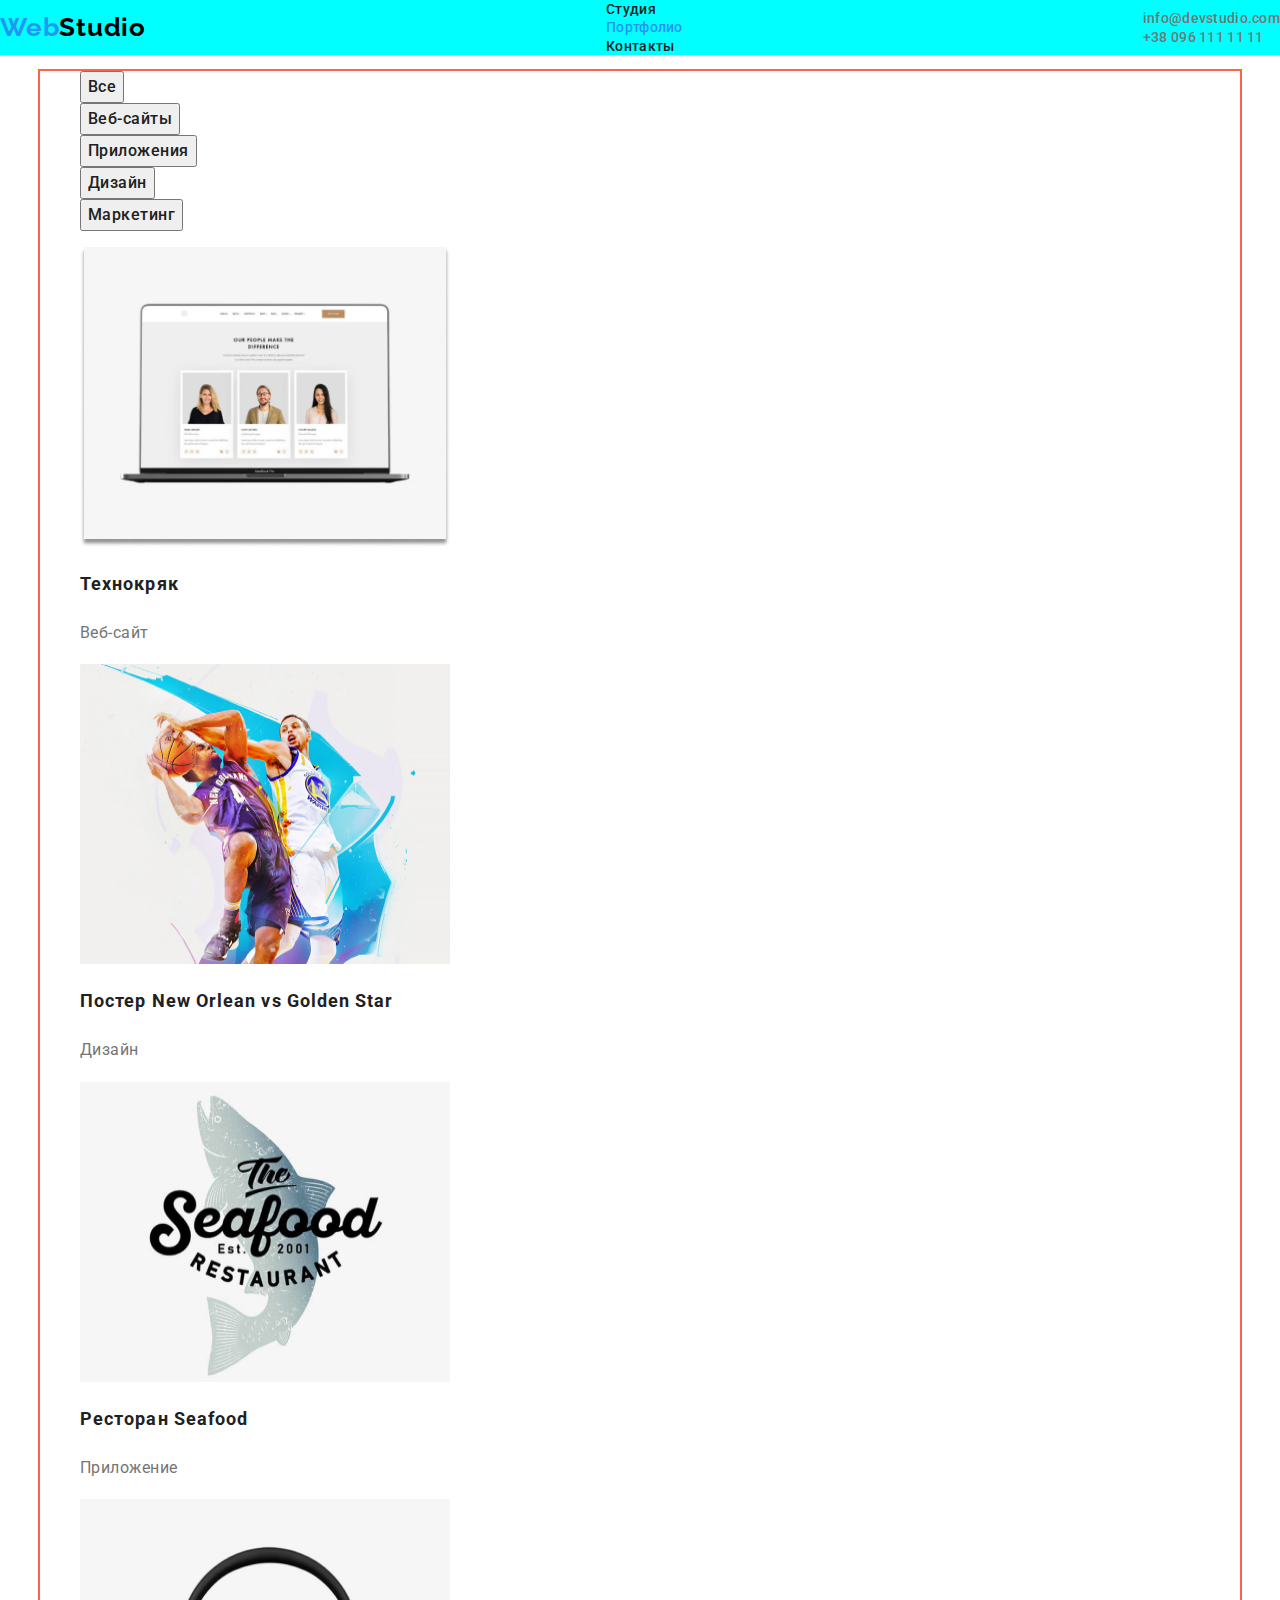
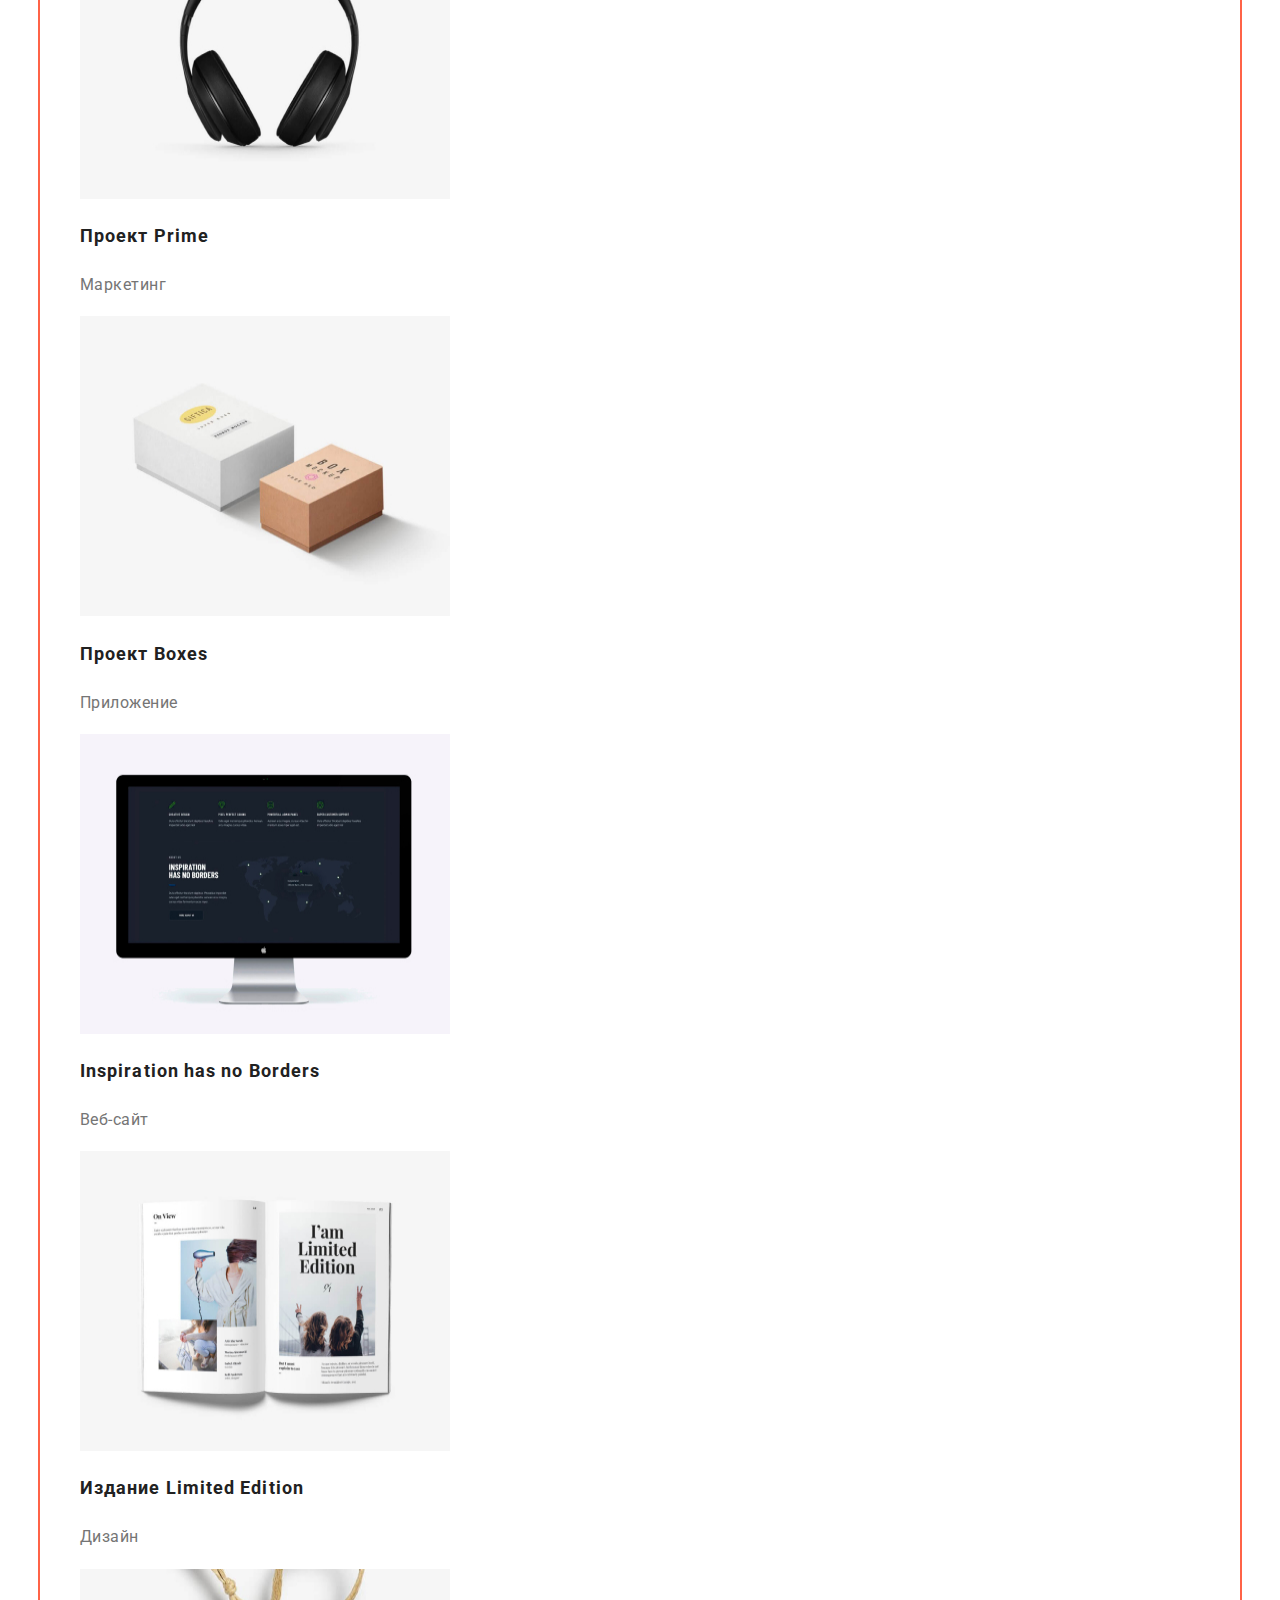
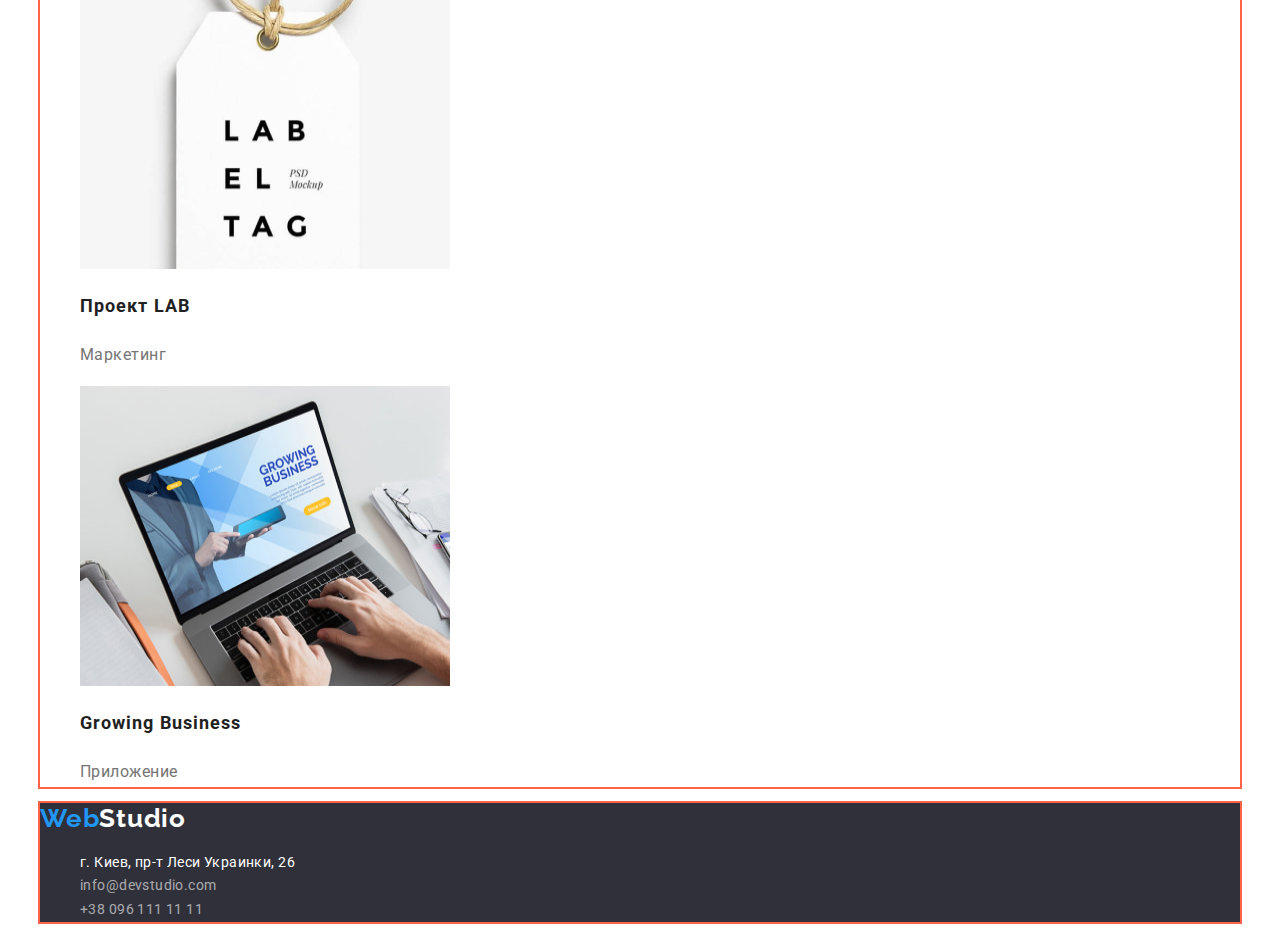
==== portfolio.html @ 1b5e6b55 "edit" ====
<!DOCTYPE html>
<html lang="ru">
<head>
    <meta charset="UTF-8">
    <meta http-equiv="X-UA-Compatible" content="IE=edge">
    <meta name="viewport" content="width=device-width, initial-scale=1.0">
    <title>Портфолио</title>
    <link href="https://fonts.googleapis.com/css2?family=Raleway:wght@700&family=Roboto:wght@400;500;700;900&display=swap" 
    rel="stylesheet">
    <link rel="stylesheet" href="https://cdnjs.cloudflare.com/ajax/libs/modern-normalize/1.1.0/modern-normalize.min.css">
    <link rel="stylesheet" href="./css/styles.css">
</head>
<body>
    <!-- навигация -->
    <header class="header">
        <a href="#" class="logo"><span class="logo-web">Web</span>Studio</a>
        <nav>
            <ul class="nav-items">
                <li><a class="nav-items-link" href="index.html" >Студия</a></li>
                <li><a class="nav-items-link current" href="portfolio.html" >Портфолио</a></li>
                <li><a class="nav-items-link" href="#" >Контакты</a></li>
            </ul>
        </nav>
        <ul class="author">
            <li><a class="author-link" href="mailto:info@devstudio.com">info@devstudio.com</a></li>
            <li><a class="author-link" href="tel:+380961111111">+38 096 111 11 11</a></li>
        </ul>
    </header>
    <main>
        <!-- Кнопки фильтра -->
    <div class="container">
        <section>
            <h1 hidden>Фильтр</h1>
            <ul class="button-items">
                <li><button type="button" class="button-filtr">Все</button></li>
                <li><button type="button" class="button-filtr">Веб-сайты</button></li>
                <li><button type="button" class="button-filtr">Приложения</button></li>
                <li><button type="button" class="button-filtr">Дизайн</button></li>
                <li><button type="button" class="button-filtr">Маркетинг</button></li>
            </ul>

    <!-- Секция Портфолио -->
            <ul class="gallery">
                <li class="gallery-item">
                    <img src="./images/portfolio/imgp1.jpg" alt="Экран ноутбука" 
                    width="370" 
                    height="300">
                    <h2 class="gallery-title">Технокряк</h2> 
                    <p class="gallery-text">Веб-сайт</p>
                </li>
                <li class="gallery-item">
                    <img src="./images/portfolio/imgp2.jpg" alt="Баскетболисты" 
                    width="370" 
                    height="300">
                    <h2 class="gallery-title">Постер New Orlean vs Golden Star</h2> 
                    <p class="gallery-text">Дизайн</p>
                </li>
                <li class="gallery-item">
                    <img src="./images/portfolio/imgp3.jpg" alt="Логотип ресторана Seafood" 
                    width="370" 
                    height="300">
                    <h2 class="gallery-title">Ресторан Seafood</h2> 
                    <p class="gallery-text">Приложение</p>
                </li>
                <li class="gallery-item">
                    <img src="./images/portfolio/imgp4.jpg" alt="Безпроводные наушники"
                    
                    width="370" 
                    height="300">
                    <h2 class="gallery-title">Проект Prime</h2> 
                    <p class="gallery-text">Маркетинг</p>
                </li>
                <li class="gallery-item">
                    <img src="./images/portfolio/imgp5.jpg" alt="Две коробки" 
                    width="370" 
                    height="300">
                    <h2 class="gallery-title">Проект Boxes</h2> 
                    <p class="gallery-text">Приложение</p>
                </li>
                <li class="gallery-item">
                    <img src="./images/portfolio/imgp6.jpg" alt="Екран компьютера"
                    width="370"
                    height="300">
                    <h2 class="gallery-title">Inspiration has no Borders</h2> 
                    <p class="gallery-text">Веб-сайт</p>
                </li>
                <li class="gallery-item">
                    <img src="./images/portfolio/imgp7.jpg" alt="Развернутая книга" 
                    width="370" 
                    height="300">
                    <h2 class="gallery-title">Издание Limited Edition</h2> 
                    <p class="gallery-text">Дизайн</p>
                </li>
                <li class="gallery-item">
                    <img src="./images/portfolio/imgp8.jpg" alt="Бирка Labletag" 
                    width="370" 
                    height="300">
                    <h2 class="gallery-title">Проект LAB</h2> 
                    <p class="gallery-text">Маркетинг</p>
                </li>
                <li class="gallery-item">
                    <img src="./images/portfolio/imgp9.jpg" alt="Открытый Ноутбук" 
                    width="370" 
                    height="300">
                    <h2 class="gallery-title">Growing Business</h2> 
                    <p class="gallery-text">Приложение</p>
                </li>
            </ul>
        </section>
    </div>
    </main>
    <!-- Подвал, футер -->
<div class="container">
        <footer class="footer">
        <a class="logo-foot" 
        href="#" 
        target="_blank" 
        rel="noopener noreferrer">
        <span class="logo-web">Web</span>Studio</a>
        <address>
            <ul class="footer-list">
                <li><a class="link-map" 
                    href="https://goo.gl/maps/UUaV6C99xNGQSZhZA" 
                    target="_blank" 
                    rel="noopener noreferrer">г. Киев, пр-т Леси Украинки, 26</a></li>
                <li><a class="contacts" href="mailto:info@devstudio.com">info@devstudio.com</a></li>
                <li><a class="contacts" href="tel:+380961111111">+38 096 111 11 11</a></li>
            </ul>        
        </address>      
    </footer>
</div>
</body>
</html>
---- css/styles.css ----
:root {
  --acsent-color: #2196f3;
  --title-color: #212121;
  --link-color: #212121;
  --text-color: #757575;
  --button-background: #2196f3;
  --button-filtr-color: #212121;
  --team-background: #F5F4FA;
  --footer-background: #2f303a;

}
body {
  background-color: #ffffff;
  color: #757575;
  font-family: 'Roboto', sans-serif;
  margin: 0;
}
.container{
  width: 1200px;
  margin-left: auto;
  margin-right: auto;
  outline: 2px solid tomato;
}
.header{
  display: flex;
  align-items: center;
  justify-content: space-between;
  background-color: aqua;
}
/* Цвет логотипа */
.logo {
  color: #000000;
  font-family: 'Raleway';
  font-weight: 700;
  font-size: 26px;
  line-height: 1.2;
  letter-spacing: 0.03em;
  text-decoration: none;
  padding: 0;

}
.logo:hover,
.logo:focus {
  color: var(--acsent-color);
}
.logo-web{
  color: var(--acsent-color);
}
/* Навигация  */
.nav-items {
  list-style: none;
  padding: 0;
  margin: 0;  
}
.nav-items-link,
.author-link{
  font-weight: 500;
  font-size: 14px;
  line-height: 1.1;
  letter-spacing: 0.02em;
  color: var(--link-color);
  text-decoration: none;
}
.nav-items-link:hover,
.nav-items-link:focus,
.author-link:hover,
.author-link:focus{
  color: var(--acsent-color);
}
/* Эффект текущей страницы */
.nav-items .current{
  color: var(--acsent-color);
}
.author{
  list-style: none;
  padding: 0;
  margin: 0;
}
.author-link{
  color: #757575;
}
/* Блок решения 
с кнопкой заказать услугу   */
.order-type {
  background-color: #2f303a;
}

.order-title {
  font-weight: 900;
  font-size: 44px;
  line-height: 1.36;
  text-align: center;
  letter-spacing: 0.06em;
  text-transform: uppercase;
  color: #ffffff;
  background-color: #2f303a;

}
/* Кнопка Заказать услугу */
.button-order {
  font-family: inherit;
  font-weight: 700;
  font-size: 16px;
  line-height: 1.88;
  align-items: center;
  letter-spacing: 0.06em;
  border-radius: 4px;
  width: 200px;
  height: 50px;
  color: #ffffff;
  background-color: var(--button-background);
  cursor: pointer;

}

.button-order:hover,
.button-order:focus {
  background-color: #188CE8;
}
/* Properties - Особенности */
.properties{
  list-style: none;
}
.properties-title{
  font-weight: 700;
  font-size: 14px;
  line-height: 1.1;
  letter-spacing: 0.03em;
  text-transform: uppercase;
  color: var(--link-color);
}
.properties-text{
  font-size: 14px;
  line-height: 1.71;
  letter-spacing: 0.03em;
  color: var(--text-color);

}
/* Чем мы занимаемся */
.work-title,
.our-team-title{
  font-weight: 700;
  font-size: 36px;
  line-height: 1.17;
  text-align: center;
  letter-spacing: 0.03em;
  color: var(--title-color);
}
.work-items{
  list-style: none;
}

/* Наша команда */
.our-team{
  background-color: var(--team-background);
}
.our-team-items{
  list-style: none;
}
.our-team-name{
  font-weight: 500;
  font-size: 16px;
  line-height: 1.2;
  /* text-align: center; */
  letter-spacing: 0.03em;
  color: var(--title-color);
}
.our-team-post{
  font-size: 16px;
  line-height: 1.2;
  /* text-align: center; */
  letter-spacing: 0.03em;
  color: var(--text-color);
}
/* Галерея */
/* Список без маркеров */
.gallery {
  list-style: none;
}
.gallery-title {
  font-weight: 700;
  font-size: 18px;
  line-height: 2;
  letter-spacing: 0.06em;
  color: var(--title-color);
}
.gallery-text {
  font-size: 16px;
  line-height: 1.88;
  letter-spacing: 0.03em;
  color: var(--text-color);
}

/* Кнопки фильтра */
.button-items {
  list-style: none;
}
.button-filtr {
  font-family: inherit;
  font-weight: 500;
  font-size: 16px;
  line-height: 1.62;
  text-align: center;
  letter-spacing: 0.03em;
  color: var(--button-filtr-color);
  cursor: pointer;
}
.button-filtr:hover,
.button-filtr:focus {
  background-color: var(--button-background);
  color: #ffffff;
}
/* Footer */
.footer {
  background-color: var(--footer-background);
  
}
.logo-foot {
  color: #ffffff;
  font-family: 'Raleway';
  font-weight: 700;
  font-size: 26px;
  line-height: 1.2;
  letter-spacing: 0.03em;
  text-decoration: none;
}
.logo-foot:hover,
.logo-foot:focus{
  color: var(--acsent-color);
}
.footer-list{
  list-style: none;
}
/* Адрес - карта */
.link-map,
.contacts {
  font-style: normal;
  font-size: 14px;
  line-height: 1.71;
  letter-spacing: 0.03em;
  color: #ffffff;
  text-decoration: none;
}

.contacts {
  color: #ffffff99;

}
.link-map:hover,
.link-map:focus,
.contacts:hover,
.contacts:focus{
  color: var(--acsent-color);
}
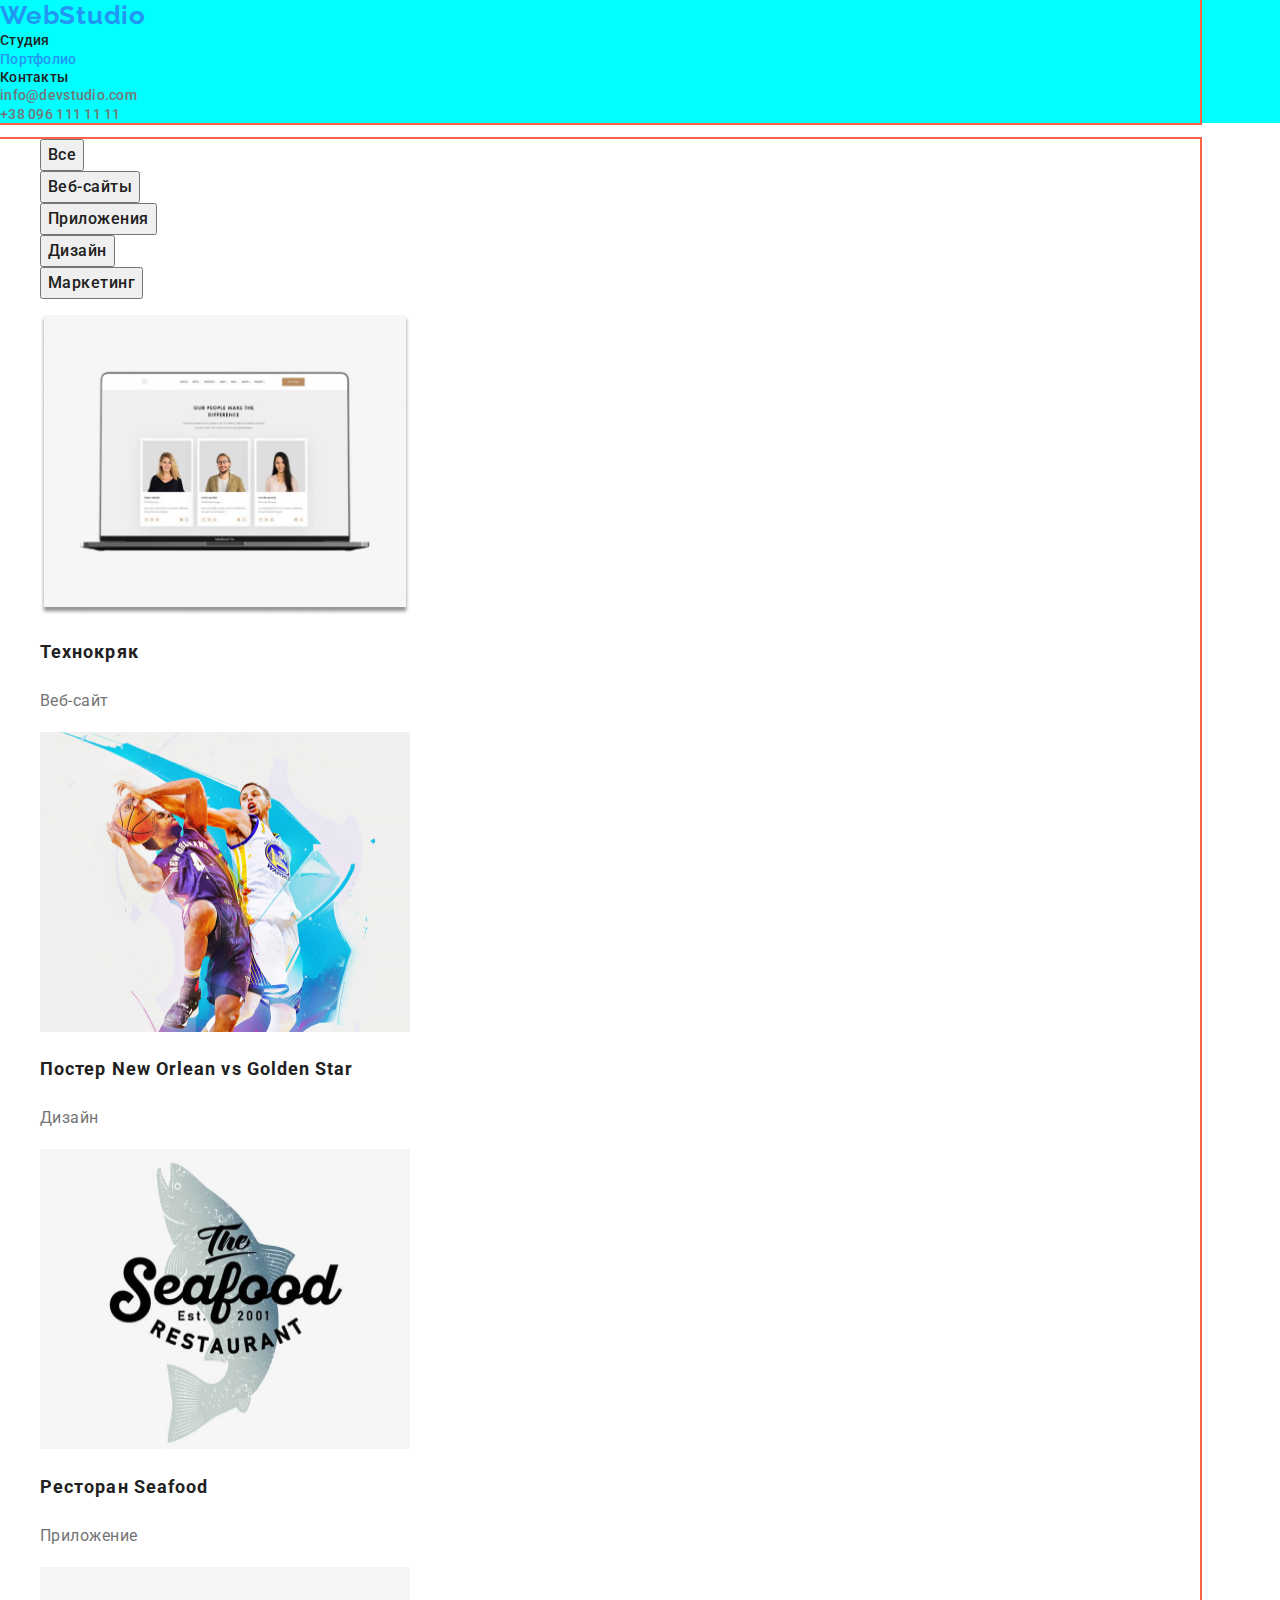
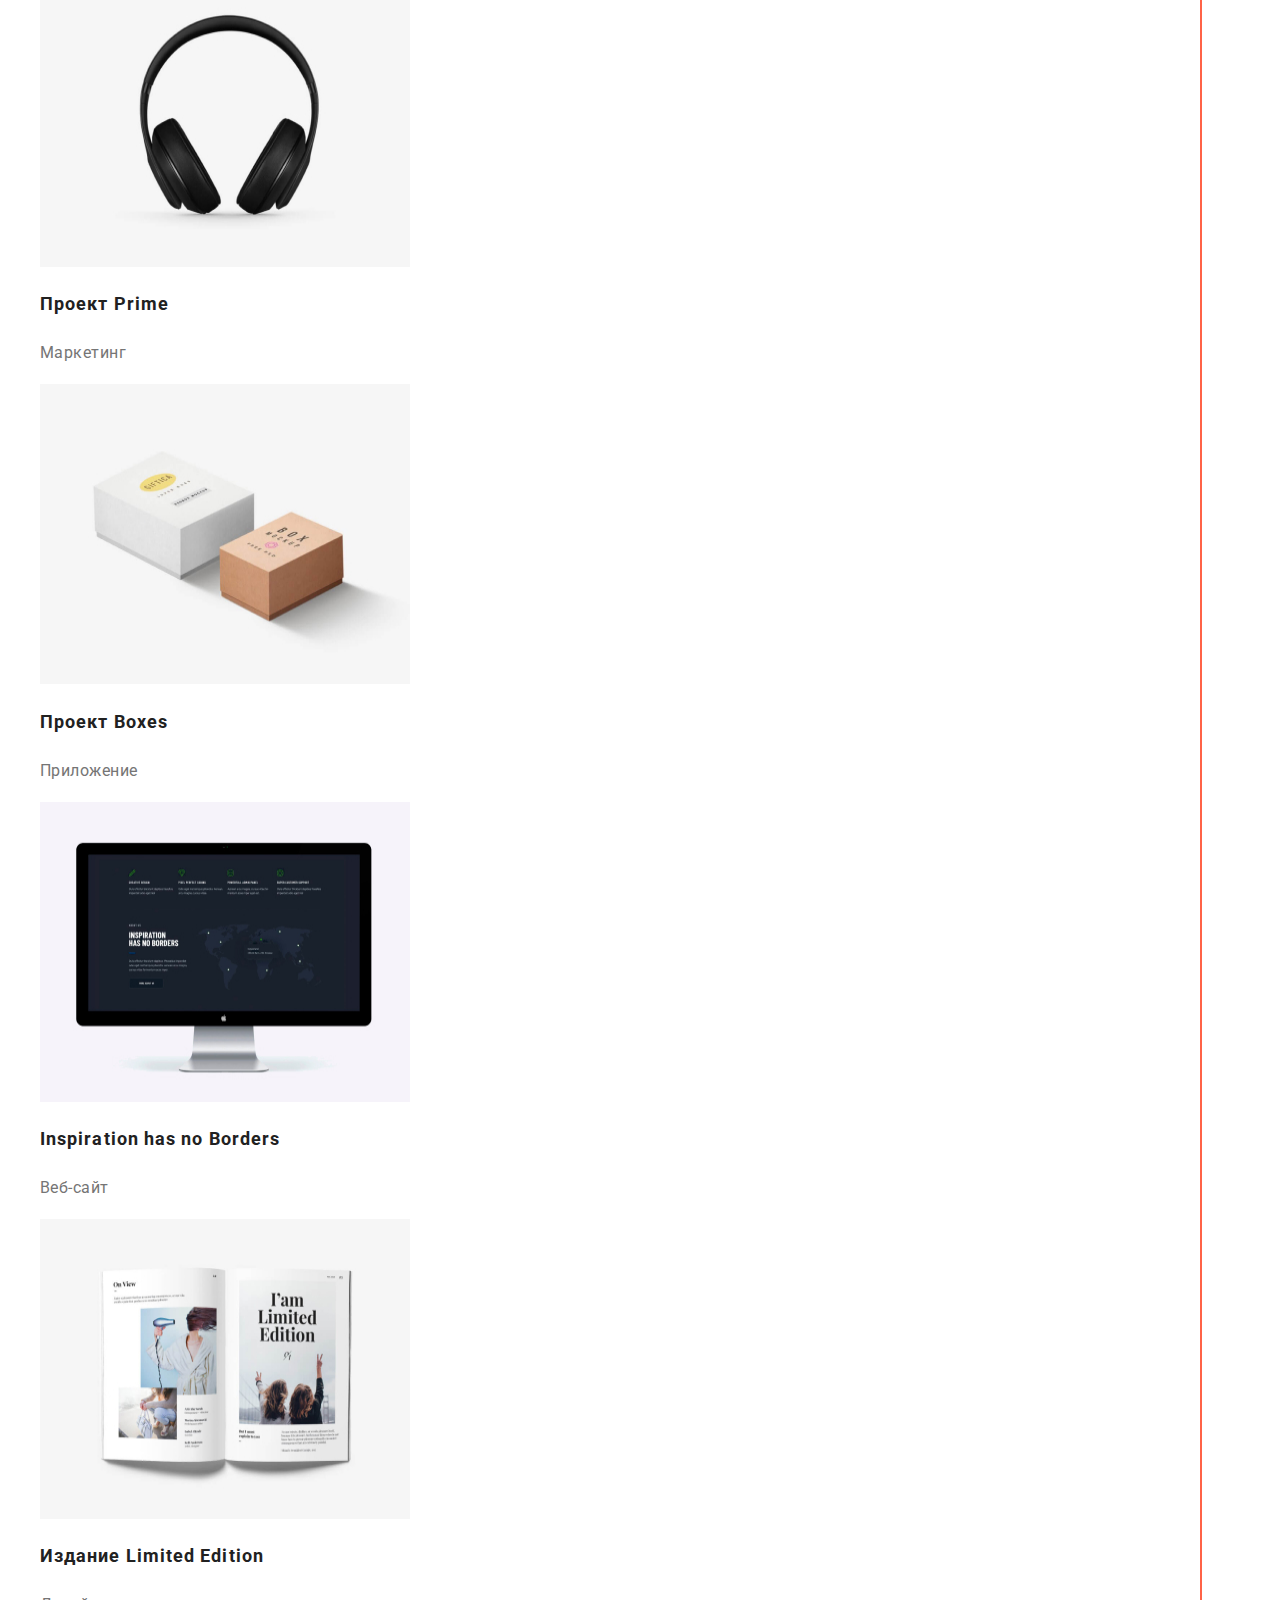
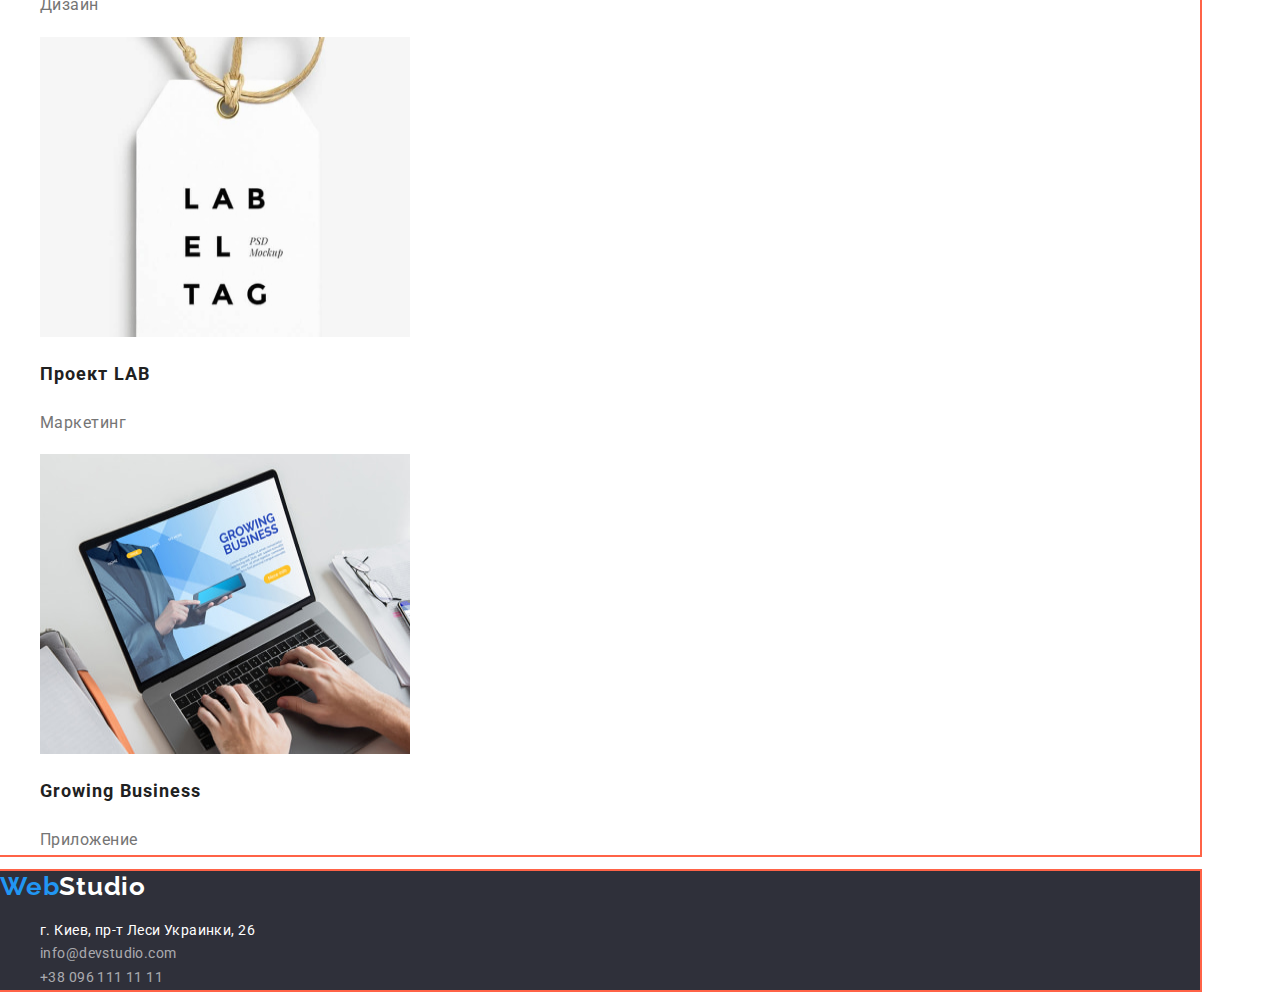
==== commit 373c45b1: "edit" ====
--- a/portfolio.html
+++ b/portfolio.html
@@ -13,7 +13,8 @@
 <body>
     <!-- навигация -->
     <header class="header">
-        <a href="#" class="logo"><span class="logo-web">Web</span>Studio</a>
+        <div class="container">
+            <a href="#" class="logo"><span class="logo-web">Web</span>Studio</a>
         <nav>
             <ul class="nav-items">
                 <li><a class="nav-items-link" href="index.html" >Студия</a></li>
@@ -25,7 +26,9 @@
             <li><a class="author-link" href="mailto:info@devstudio.com">info@devstudio.com</a></li>
             <li><a class="author-link" href="tel:+380961111111">+38 096 111 11 11</a></li>
         </ul>
+    </div>
     </header>
+    
     <main>
         <!-- Кнопки фильтра -->
     <div class="container">
--- a/css/styles.css
+++ b/css/styles.css
@@ -20,6 +20,10 @@
   margin-left: auto;
   margin-right: auto;
   outline: 2px solid tomato;
+  margin: 0;
+}
+.section{
+  margin-top: 94px;
 }
 .header{
   display: flex;
@@ -83,17 +87,19 @@
 с кнопкой заказать услугу   */
 .order-type {
   background-color: #2f303a;
+  text-align: center;
 }
 
 .order-title {
   font-weight: 900;
   font-size: 44px;
   line-height: 1.36;
-  text-align: center;
   letter-spacing: 0.06em;
   text-transform: uppercase;
   color: #ffffff;
   background-color: #2f303a;
+  padding: 0;
+  margin: 0;
 
 }
 /* Кнопка Заказать услугу */
@@ -102,7 +108,6 @@
   font-weight: 700;
   font-size: 16px;
   line-height: 1.88;
-  align-items: center;
   letter-spacing: 0.06em;
   border-radius: 4px;
   width: 200px;
@@ -110,6 +115,7 @@
   color: #ffffff;
   background-color: var(--button-background);
   cursor: pointer;
+  margin-top: 30px;
 
 }
 
@@ -120,6 +126,8 @@
 /* Properties - Особенности */
 .properties{
   list-style: none;
+  padding: 0;
+  margin-top: 94px;
 }
 .properties-title{
   font-weight: 700;
@@ -128,12 +136,17 @@
   letter-spacing: 0.03em;
   text-transform: uppercase;
   color: var(--link-color);
+  margin: 0;
+
 }
 .properties-text{
   font-size: 14px;
   line-height: 1.71;
   letter-spacing: 0.03em;
   color: var(--text-color);
+  margin-bottom: 0px;
+  margin-top: 10px;
+
 
 }
 /* Чем мы занимаемся */
@@ -145,17 +158,27 @@
   text-align: center;
   letter-spacing: 0.03em;
   color: var(--title-color);
-}
+  margin: 0;
+  margin-bottom: 50px;
+}
+.our-team-title{
+  padding-top: 94px;
+}
+
 .work-items{
   list-style: none;
+  margin: 0;
+  padding: 0;
 }
 
 /* Наша команда */
 .our-team{
   background-color: var(--team-background);
+  margin-top: 94px;
 }
 .our-team-items{
   list-style: none;
+  padding: 0;
 }
 .our-team-name{
   font-weight: 500;
@@ -164,6 +187,8 @@
   /* text-align: center; */
   letter-spacing: 0.03em;
   color: var(--title-color);
+  margin: 0;
+
 }
 .our-team-post{
   font-size: 16px;
@@ -171,6 +196,8 @@
   /* text-align: center; */
   letter-spacing: 0.03em;
   color: var(--text-color);
+  margin: 0;
+
 }
 /* Галерея */
 /* Список без маркеров */
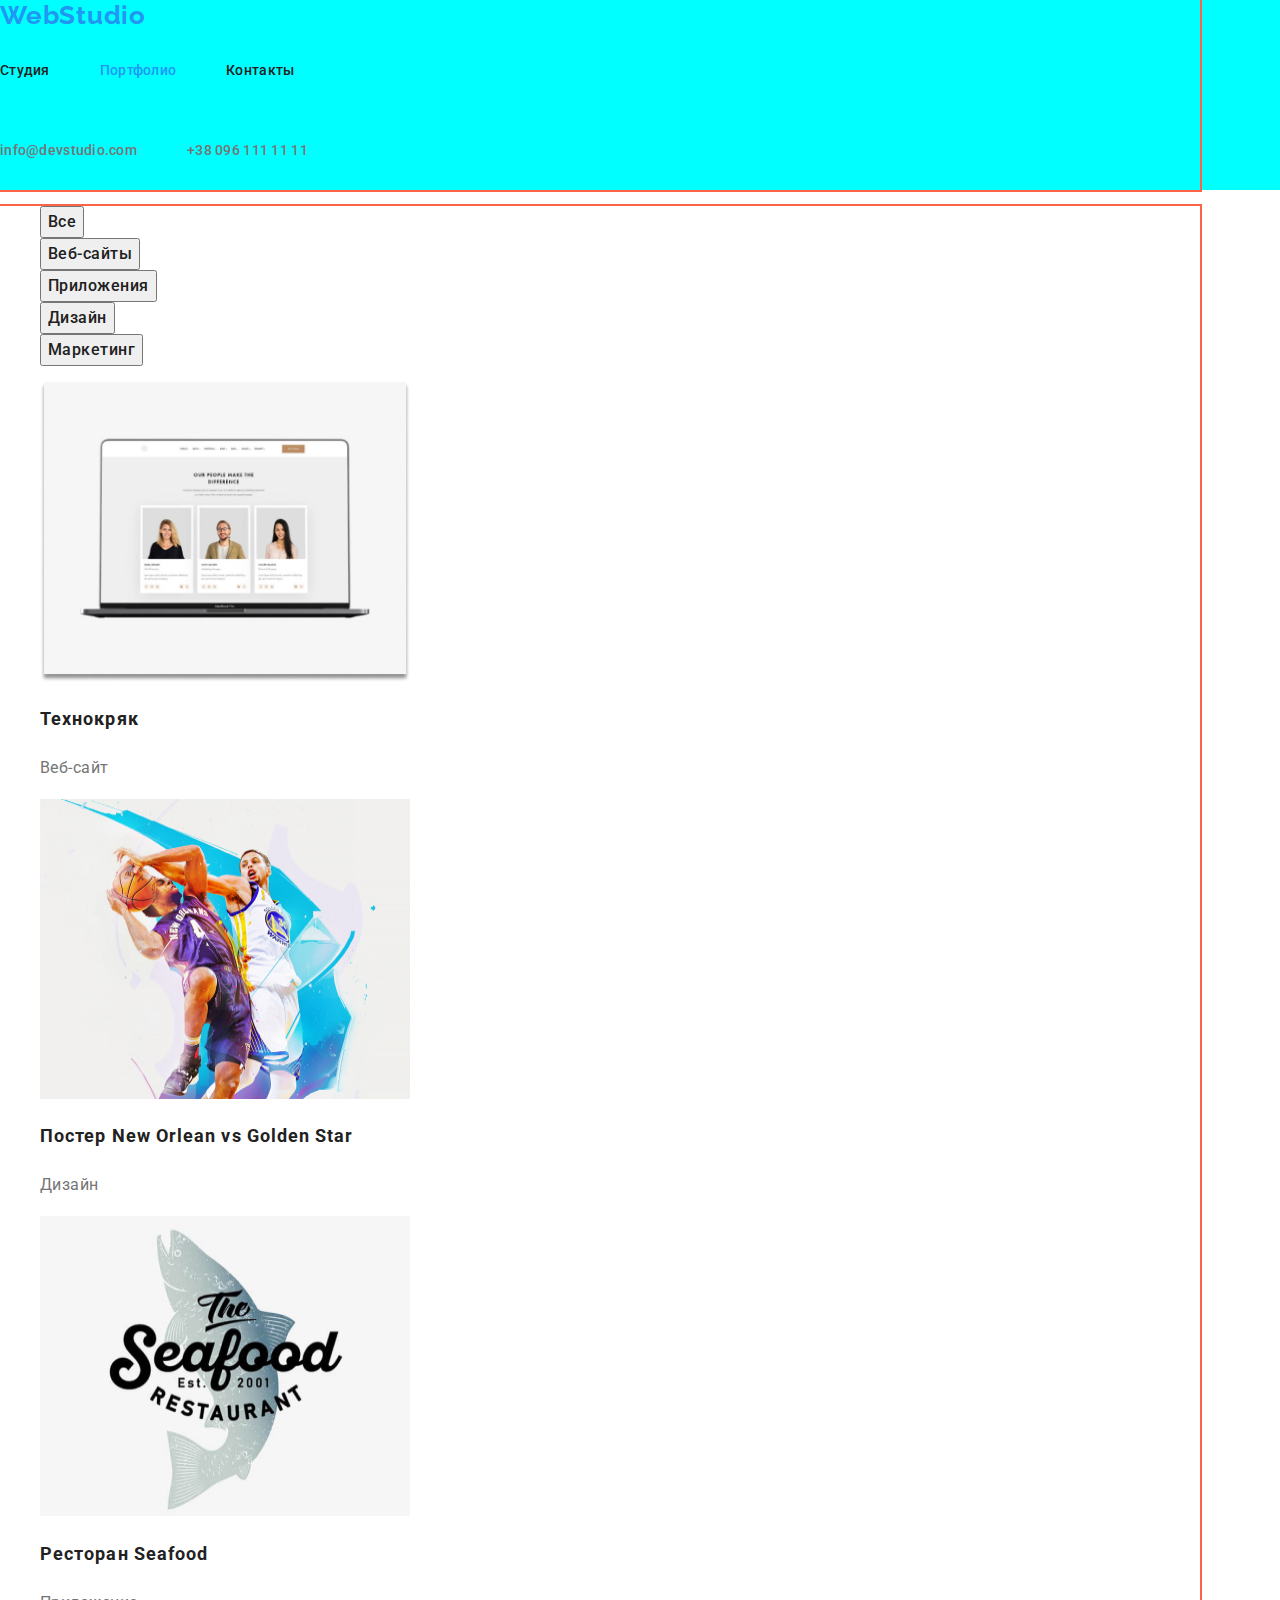
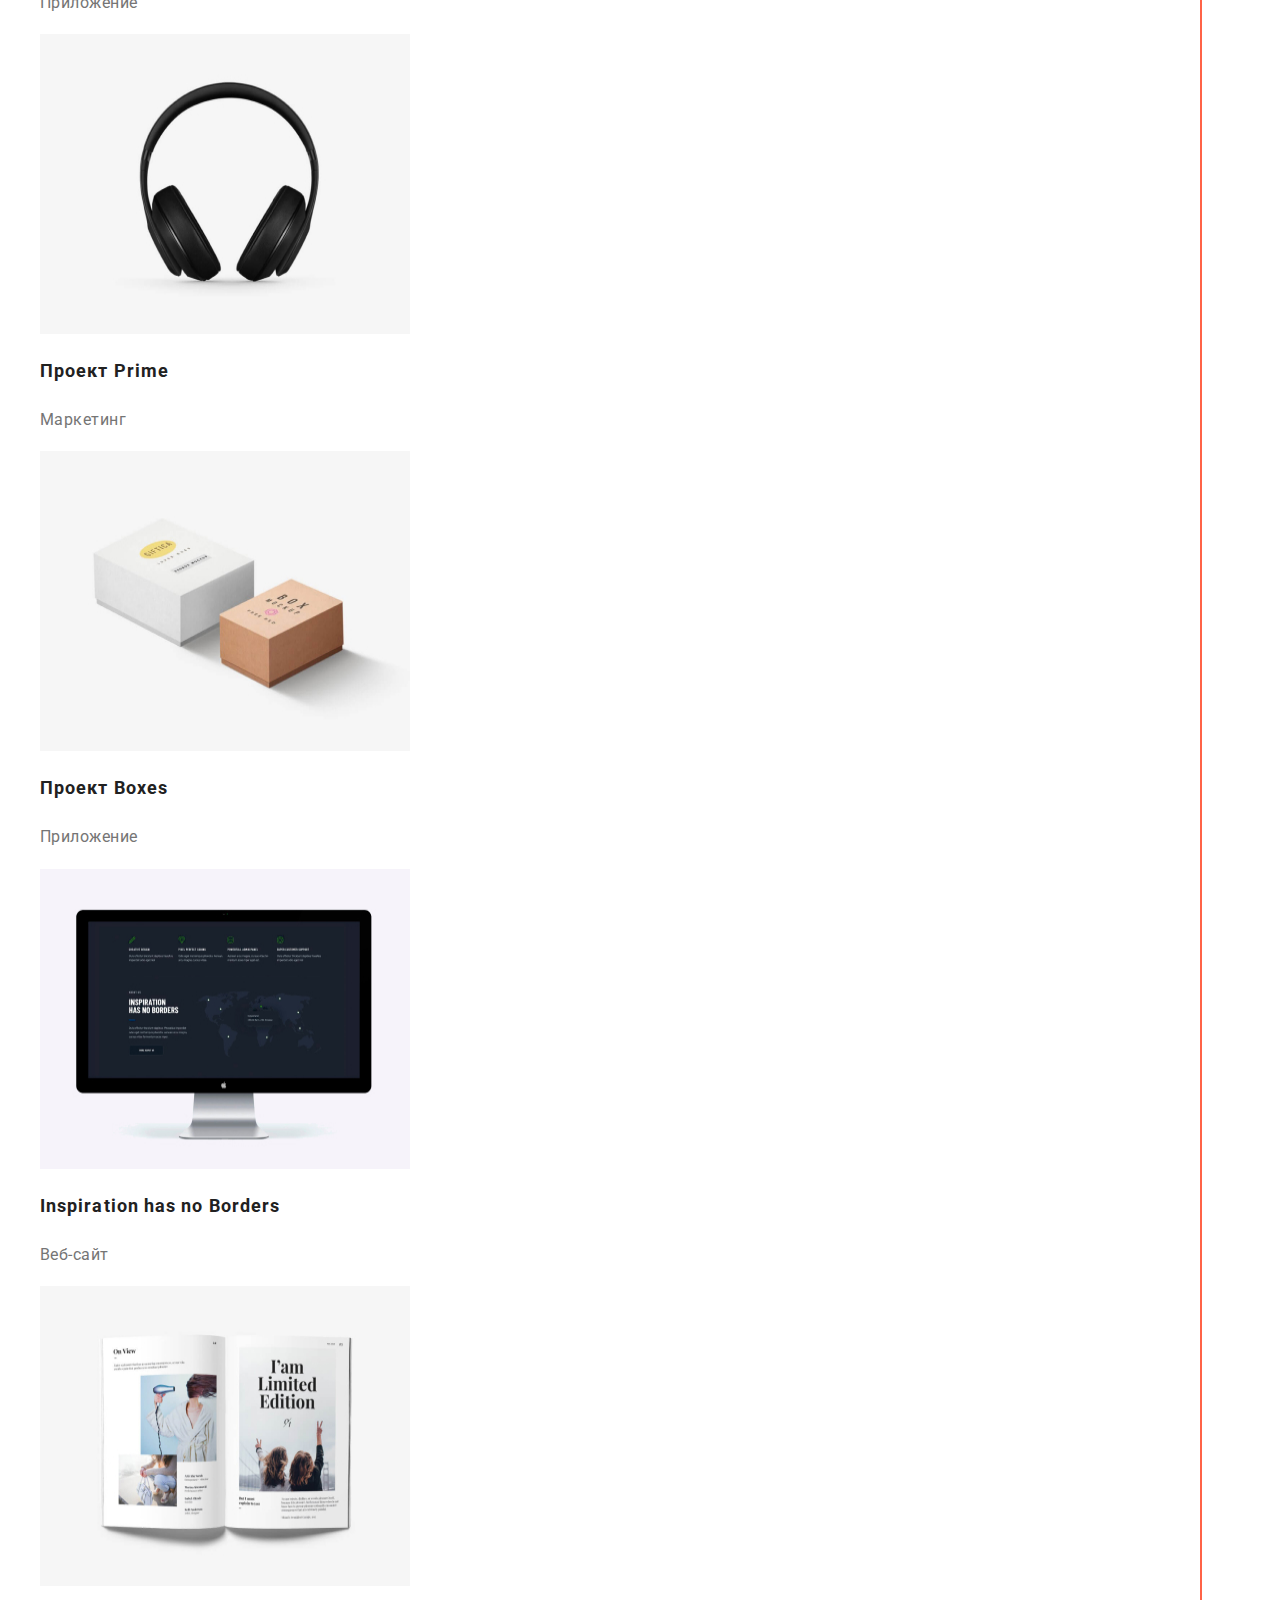
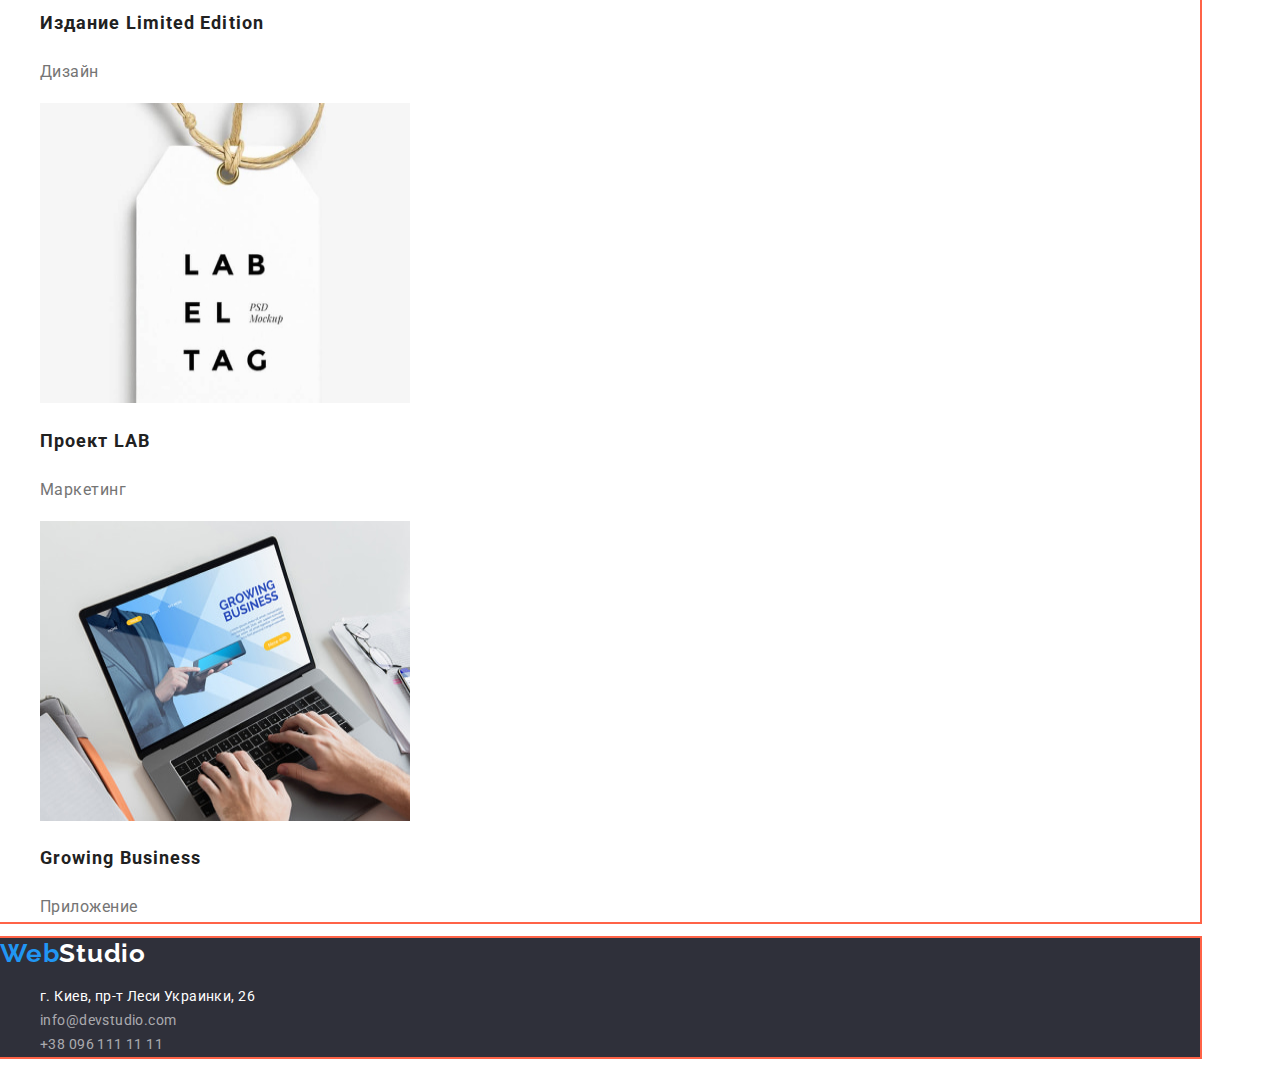
==== commit 24bf2130: "edit" ====
--- a/portfolio.html
+++ b/portfolio.html
@@ -17,18 +17,18 @@
             <a href="#" class="logo"><span class="logo-web">Web</span>Studio</a>
         <nav>
             <ul class="nav-items">
-                <li><a class="nav-items-link" href="index.html" >Студия</a></li>
-                <li><a class="nav-items-link current" href="portfolio.html" >Портфолио</a></li>
-                <li><a class="nav-items-link" href="#" >Контакты</a></li>
+                <li class="item"><a class="nav-items-link" href="index.html" >Студия</a></li>
+                <li class="item"><a class="nav-items-link current" href="portfolio.html" >Портфолио</a></li>
+                <li class="item"><a class="nav-items-link" href="#" >Контакты</a></li>
             </ul>
         </nav>
         <ul class="author">
-            <li><a class="author-link" href="mailto:info@devstudio.com">info@devstudio.com</a></li>
-            <li><a class="author-link" href="tel:+380961111111">+38 096 111 11 11</a></li>
+            <li class="item"><a class="author-link" href="mailto:info@devstudio.com">info@devstudio.com</a></li>
+            <li class="item"><a class="author-link" href="tel:+380961111111">+38 096 111 11 11</a></li>
         </ul>
     </div>
     </header>
-    
+
     <main>
         <!-- Кнопки фильтра -->
     <div class="container">
--- a/css/styles.css
+++ b/css/styles.css
@@ -54,8 +54,18 @@
 .nav-items {
   list-style: none;
   padding: 0;
-  margin: 0;  
-}
+  margin: 0;
+  display: flex;  
+
+}
+/* .nav-items .item{
+  background-color: rgb(180, 123, 123);
+} */
+
+.nav-items .item:not(:last-child){
+  margin-right: 50px;
+}
+
 .nav-items-link,
 .author-link{
   font-weight: 500;
@@ -64,6 +74,10 @@
   letter-spacing: 0.02em;
   color: var(--link-color);
   text-decoration: none;
+  display: block;
+  padding-top: 32px;
+  padding-bottom: 32px;
+
 }
 .nav-items-link:hover,
 .nav-items-link:focus,
@@ -79,9 +93,14 @@
   list-style: none;
   padding: 0;
   margin: 0;
+  display: flex;
 }
 .author-link{
   color: #757575;
+}
+.author .item + .item{
+  margin-left: 50px;
+  
 }
 /* Блок решения 
 с кнопкой заказать услугу   */
@@ -159,7 +178,7 @@
   letter-spacing: 0.03em;
   color: var(--title-color);
   margin: 0;
-  margin-bottom: 50px;
+  padding-bottom: 50px;
 }
 .our-team-title{
   padding-top: 94px;
@@ -179,6 +198,7 @@
 .our-team-items{
   list-style: none;
   padding: 0;
+  text-align: center;
 }
 .our-team-name{
   font-weight: 500;
@@ -187,6 +207,8 @@
   /* text-align: center; */
   letter-spacing: 0.03em;
   color: var(--title-color);
+  padding-top: 30px;
+  padding-bottom: 10px;
   margin: 0;
 
 }
@@ -197,6 +219,7 @@
   letter-spacing: 0.03em;
   color: var(--text-color);
   margin: 0;
+  padding-bottom: 30px;
 
 }
 /* Галерея */
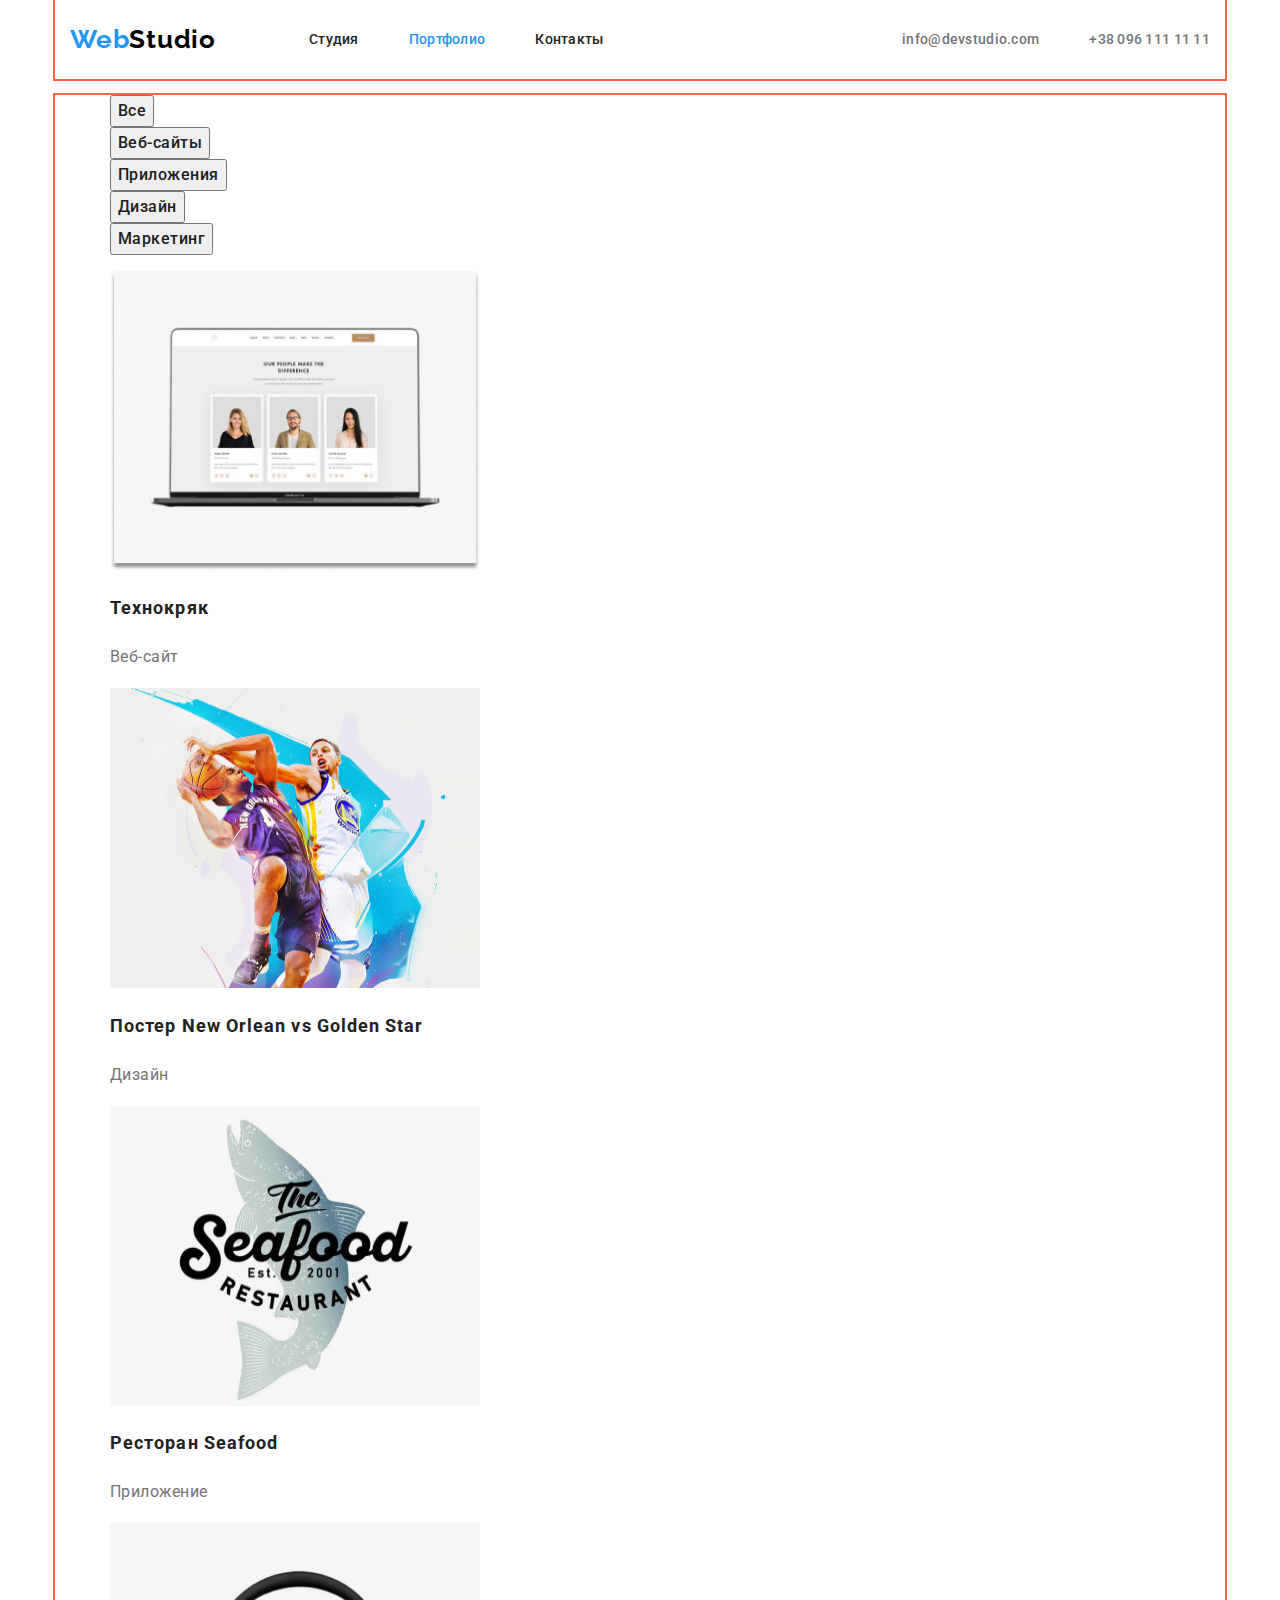
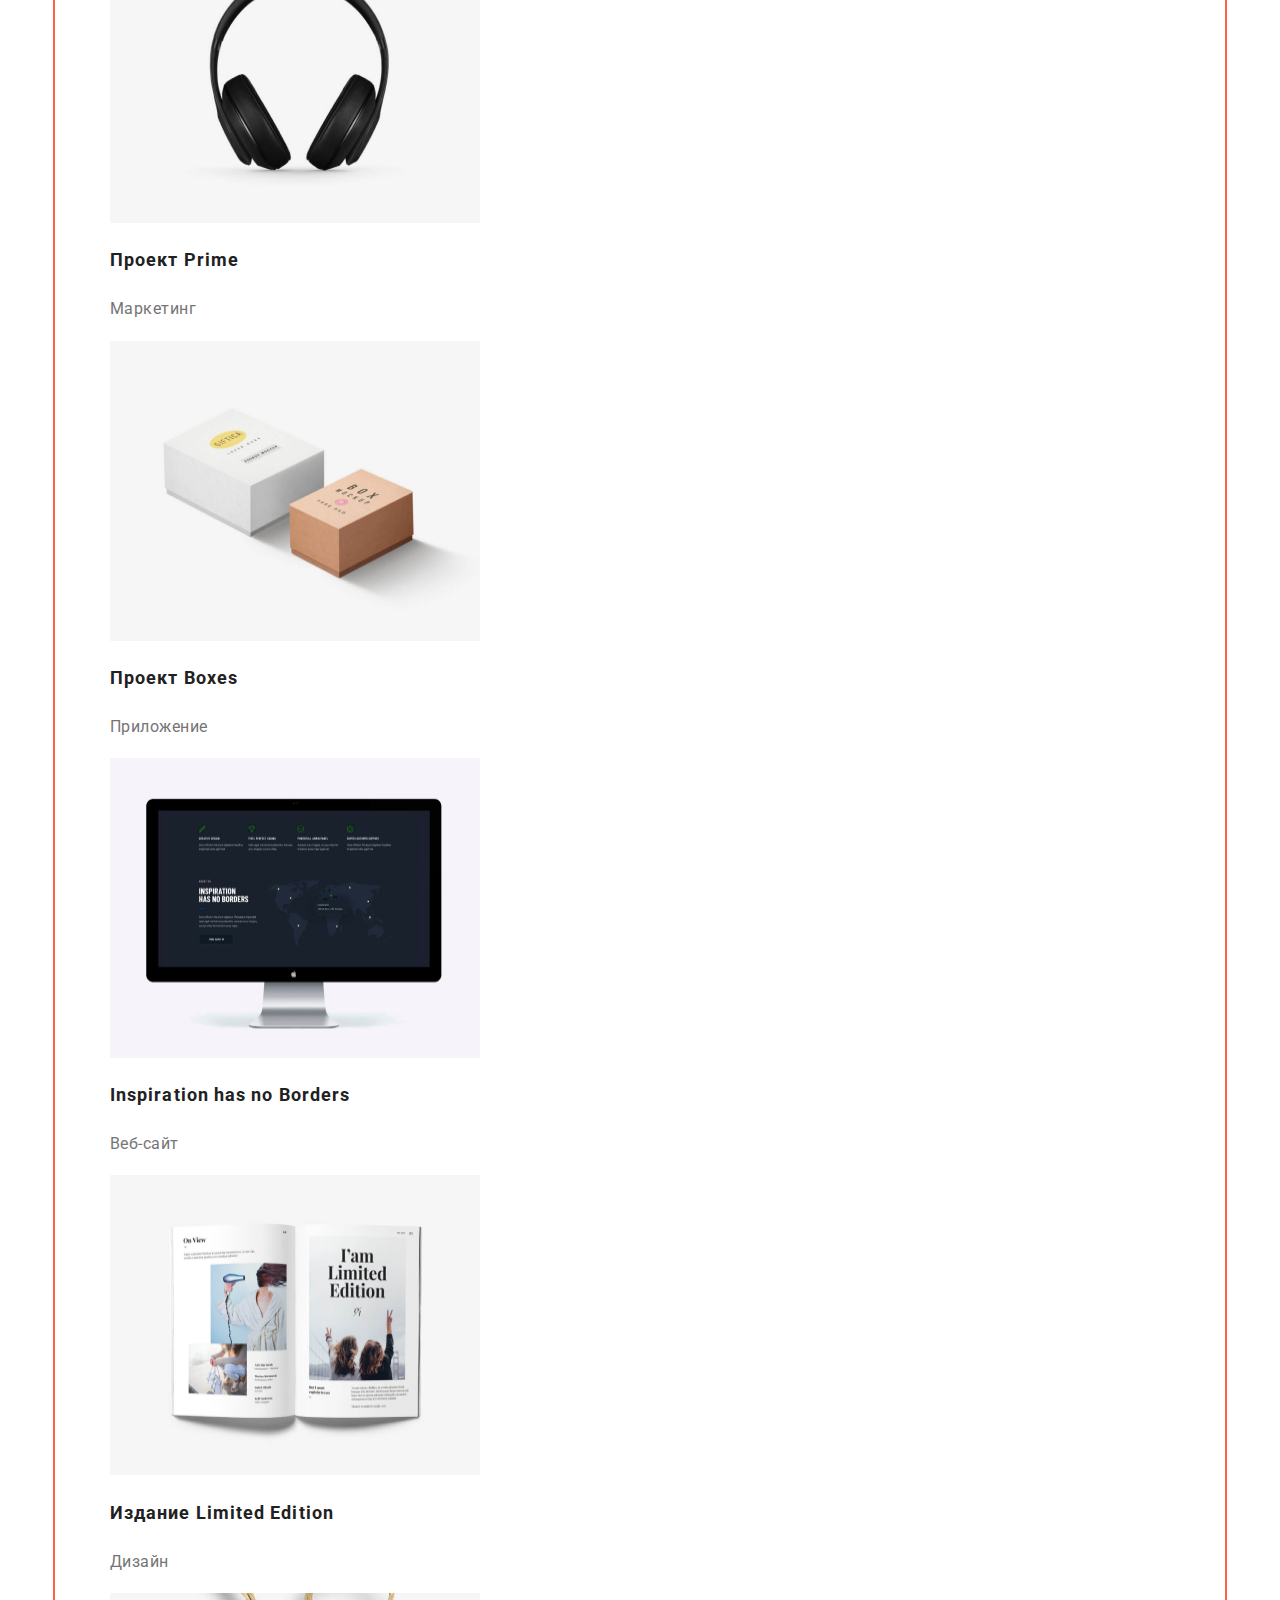
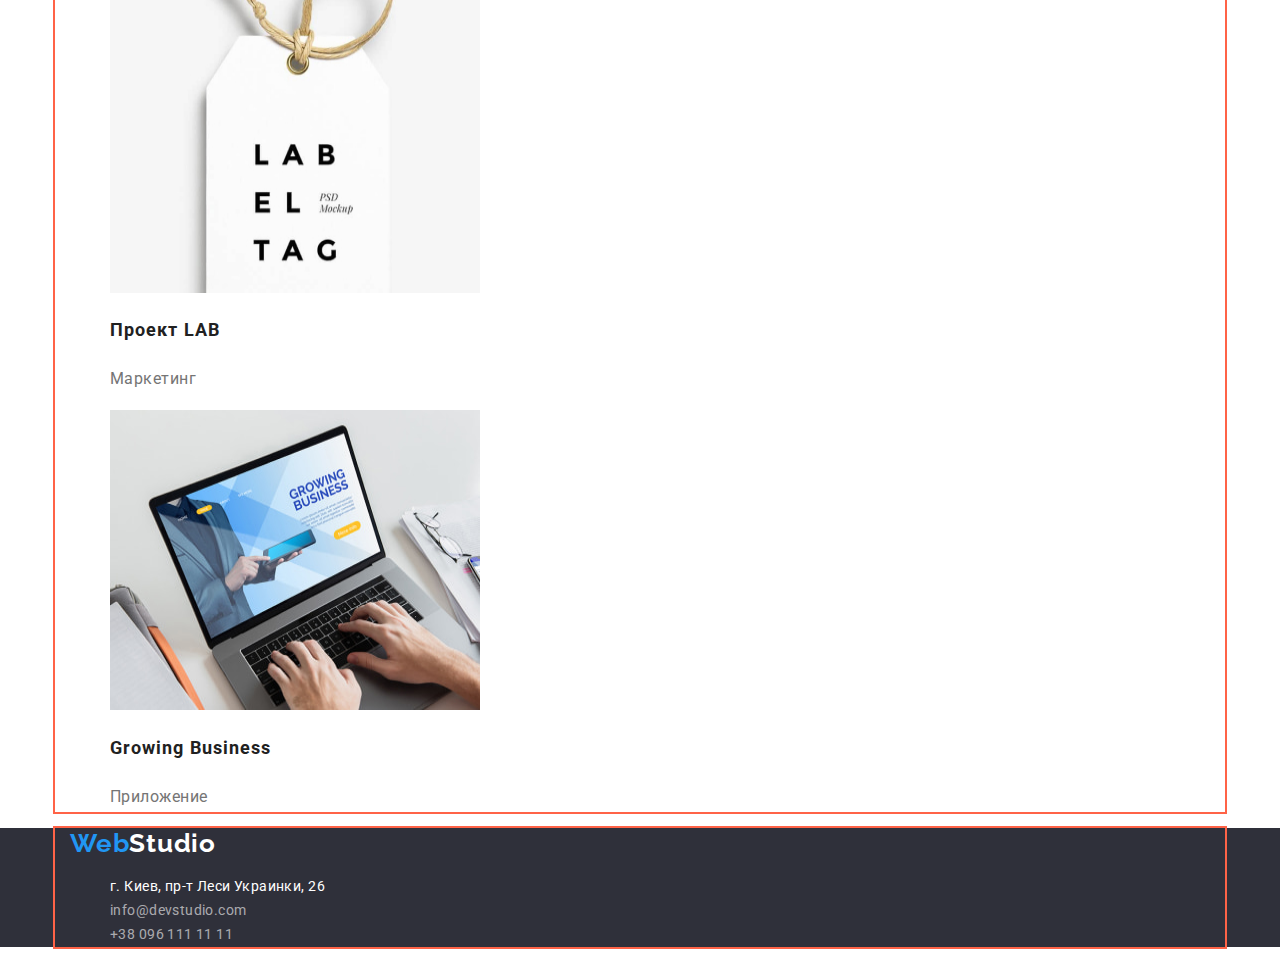
==== commit e42ff988: "Готовый header" ====
--- a/portfolio.html
+++ b/portfolio.html
@@ -11,126 +11,127 @@
     <link rel="stylesheet" href="./css/styles.css">
 </head>
 <body>
-    <!-- навигация -->
+                                <!-- навигация -->
+
     <header class="header">
-        <div class="container">
-            <a href="#" class="logo"><span class="logo-web">Web</span>Studio</a>
-        <nav>
-            <ul class="nav-items">
-                <li class="item"><a class="nav-items-link" href="index.html" >Студия</a></li>
-                <li class="item"><a class="nav-items-link current" href="portfolio.html" >Портфолио</a></li>
-                <li class="item"><a class="nav-items-link" href="#" >Контакты</a></li>
+        <div class="container main-nav">
+                <a href="#" class="logo"><span class="logo-web">Web</span>Studio</a>
+            <nav>
+                <ul class="nav">
+                    <li class="item"><a class="link" href="index.html" >Студия</a></li>
+                    <li class="item"><a class="link current" href="portfolio.html" >Портфолио</a></li>
+                    <li class="item"><a class="link" href="#" >Контакты</a></li>
+                </ul>
+            </nav>
+            <ul class="author">
+                <li class="item"><a class="link" href="mailto:info@devstudio.com">info@devstudio.com</a></li>
+                <li class="item"><a class="link" href="tel:+380961111111">+38 096 111 11 11</a></li>
             </ul>
-        </nav>
-        <ul class="author">
-            <li class="item"><a class="author-link" href="mailto:info@devstudio.com">info@devstudio.com</a></li>
-            <li class="item"><a class="author-link" href="tel:+380961111111">+38 096 111 11 11</a></li>
-        </ul>
-    </div>
+        </div>
     </header>
 
     <main>
-        <!-- Кнопки фильтра -->
-    <div class="container">
-        <section>
-            <h1 hidden>Фильтр</h1>
-            <ul class="button-items">
-                <li><button type="button" class="button-filtr">Все</button></li>
-                <li><button type="button" class="button-filtr">Веб-сайты</button></li>
-                <li><button type="button" class="button-filtr">Приложения</button></li>
-                <li><button type="button" class="button-filtr">Дизайн</button></li>
-                <li><button type="button" class="button-filtr">Маркетинг</button></li>
-            </ul>
+                            <!-- Кнопки фильтра -->
 
-    <!-- Секция Портфолио -->
-            <ul class="gallery">
-                <li class="gallery-item">
-                    <img src="./images/portfolio/imgp1.jpg" alt="Экран ноутбука" 
-                    width="370" 
-                    height="300">
-                    <h2 class="gallery-title">Технокряк</h2> 
-                    <p class="gallery-text">Веб-сайт</p>
-                </li>
-                <li class="gallery-item">
-                    <img src="./images/portfolio/imgp2.jpg" alt="Баскетболисты" 
-                    width="370" 
-                    height="300">
-                    <h2 class="gallery-title">Постер New Orlean vs Golden Star</h2> 
-                    <p class="gallery-text">Дизайн</p>
-                </li>
-                <li class="gallery-item">
-                    <img src="./images/portfolio/imgp3.jpg" alt="Логотип ресторана Seafood" 
-                    width="370" 
-                    height="300">
-                    <h2 class="gallery-title">Ресторан Seafood</h2> 
-                    <p class="gallery-text">Приложение</p>
-                </li>
-                <li class="gallery-item">
-                    <img src="./images/portfolio/imgp4.jpg" alt="Безпроводные наушники"
-                    
-                    width="370" 
-                    height="300">
-                    <h2 class="gallery-title">Проект Prime</h2> 
-                    <p class="gallery-text">Маркетинг</p>
-                </li>
-                <li class="gallery-item">
-                    <img src="./images/portfolio/imgp5.jpg" alt="Две коробки" 
-                    width="370" 
-                    height="300">
-                    <h2 class="gallery-title">Проект Boxes</h2> 
-                    <p class="gallery-text">Приложение</p>
-                </li>
-                <li class="gallery-item">
-                    <img src="./images/portfolio/imgp6.jpg" alt="Екран компьютера"
-                    width="370"
-                    height="300">
-                    <h2 class="gallery-title">Inspiration has no Borders</h2> 
-                    <p class="gallery-text">Веб-сайт</p>
-                </li>
-                <li class="gallery-item">
-                    <img src="./images/portfolio/imgp7.jpg" alt="Развернутая книга" 
-                    width="370" 
-                    height="300">
-                    <h2 class="gallery-title">Издание Limited Edition</h2> 
-                    <p class="gallery-text">Дизайн</p>
-                </li>
-                <li class="gallery-item">
-                    <img src="./images/portfolio/imgp8.jpg" alt="Бирка Labletag" 
-                    width="370" 
-                    height="300">
-                    <h2 class="gallery-title">Проект LAB</h2> 
-                    <p class="gallery-text">Маркетинг</p>
-                </li>
-                <li class="gallery-item">
-                    <img src="./images/portfolio/imgp9.jpg" alt="Открытый Ноутбук" 
-                    width="370" 
-                    height="300">
-                    <h2 class="gallery-title">Growing Business</h2> 
-                    <p class="gallery-text">Приложение</p>
-                </li>
-            </ul>
+        <section class="button">
+            <div class="container">
+                <h1 hidden>Фильтр</h1>
+                <ul class="items">
+                    <li><button type="button" class="filtr">Все</button></li>
+                    <li><button type="button" class="filtr">Веб-сайты</button></li>
+                    <li><button type="button" class="filtr">Приложения</button></li>
+                    <li><button type="button" class="filtr">Дизайн</button></li>
+                    <li><button type="button" class="filtr">Маркетинг</button></li>
+                </ul>
+
+                            <!-- Секция Портфолио -->
+
+                <ul class="gallery">
+                    <li class="item">
+                        <img src="./images/portfolio/imgp1.jpg" alt="Экран ноутбука" 
+                        width="370" 
+                        height="300">
+                        <h2 class="title">Технокряк</h2> 
+                        <p class="text">Веб-сайт</p>
+                    </li>
+                    <li class="item">
+                        <img src="./images/portfolio/imgp2.jpg" alt="Баскетболисты" 
+                        width="370" 
+                        height="300">
+                        <h2 class="title">Постер New Orlean vs Golden Star</h2> 
+                        <p class="text">Дизайн</p>
+                    </li>
+                    <li class="item">
+                        <img src="./images/portfolio/imgp3.jpg" alt="Логотип ресторана Seafood" 
+                        width="370" 
+                        height="300">
+                        <h2 class="title">Ресторан Seafood</h2> 
+                        <p class="text">Приложение</p>
+                    </li>
+                    <li class="item">
+                        <img src="./images/portfolio/imgp4.jpg" alt="Безпроводные наушники"
+                        
+                        width="370" 
+                        height="300">
+                        <h2 class="title">Проект Prime</h2> 
+                        <p class="text">Маркетинг</p>
+                    </li>
+                    <li class="item">
+                        <img src="./images/portfolio/imgp5.jpg" alt="Две коробки" 
+                        width="370" 
+                        height="300">
+                        <h2 class="title">Проект Boxes</h2> 
+                        <p class="text">Приложение</p>
+                    </li>
+                    <li class="item">
+                        <img src="./images/portfolio/imgp6.jpg" alt="Екран компьютера"
+                        width="370"
+                        height="300">
+                        <h2 class="title">Inspiration has no Borders</h2> 
+                        <p class="text">Веб-сайт</p>
+                    </li>
+                    <li class="item">
+                        <img src="./images/portfolio/imgp7.jpg" alt="Развернутая книга" 
+                        width="370" 
+                        height="300">
+                        <h2 class="title">Издание Limited Edition</h2> 
+                        <p class="text">Дизайн</p>
+                    </li>
+                    <li class="item">
+                        <img src="./images/portfolio/imgp8.jpg" alt="Бирка Labletag" 
+                        width="370" 
+                        height="300">
+                        <h2 class="title">Проект LAB</h2> 
+                        <p class="text">Маркетинг</p>
+                    </li>
+                    <li class="item">
+                        <img src="./images/portfolio/imgp9.jpg" alt="Открытый Ноутбук" 
+                        width="370" 
+                        height="300">
+                        <h2 class="title">Growing Business</h2> 
+                        <p class="text">Приложение</p>
+                    </li>
+                </ul>
+            </div>
         </section>
-    </div>
     </main>
-    <!-- Подвал, футер -->
-<div class="container">
-        <footer class="footer">
-        <a class="logo-foot" 
-        href="#" 
-        target="_blank" 
-        rel="noopener noreferrer">
-        <span class="logo-web">Web</span>Studio</a>
-        <address>
-            <ul class="footer-list">
-                <li><a class="link-map" 
-                    href="https://goo.gl/maps/UUaV6C99xNGQSZhZA" 
-                    target="_blank" 
-                    rel="noopener noreferrer">г. Киев, пр-т Леси Украинки, 26</a></li>
-                <li><a class="contacts" href="mailto:info@devstudio.com">info@devstudio.com</a></li>
-                <li><a class="contacts" href="tel:+380961111111">+38 096 111 11 11</a></li>
-            </ul>        
-        </address>      
+                                <!-- Подвал, футер -->
+
+    <footer class="footer">
+        <div class="container">
+            <a class="logo-foot" href="#" target="_blank" rel="noopener noreferrer">
+            <span class="logo-web">Web</span>Studio</a>
+            <address>
+                <ul class="footer-list">
+                    <li><a class="link-map" 
+                        href="https://goo.gl/maps/UUaV6C99xNGQSZhZA" 
+                        target="_blank" 
+                        rel="noopener noreferrer">г. Киев, пр-т Леси Украинки, 26</a></li>
+                    <li><a class="contacts" href="mailto:info@devstudio.com">info@devstudio.com</a></li>
+                    <li><a class="contacts" href="tel:+380961111111">+38 096 111 11 11</a></li>
+                </ul>        
+            </address> 
+        </div>
     </footer>
-</div>
 </body>
 </html>--- a/css/styles.css
+++ b/css/styles.css
@@ -16,21 +16,17 @@
   margin: 0;
 }
 .container{
-  width: 1200px;
+  width: 1170px;
   margin-left: auto;
   margin-right: auto;
   outline: 2px solid tomato;
-  margin: 0;
+  padding-left: 15px;
+  padding-right: 15px;
 }
 .section{
   margin-top: 94px;
 }
-.header{
-  display: flex;
-  align-items: center;
-  justify-content: space-between;
-  background-color: aqua;
-}
+
 /* Цвет логотипа */
 .logo {
   color: #000000;
@@ -51,23 +47,26 @@
   color: var(--acsent-color);
 }
 /* Навигация  */
-.nav-items {
-  list-style: none;
-  padding: 0;
-  margin: 0;
-  display: flex;  
-
-}
-/* .nav-items .item{
-  background-color: rgb(180, 123, 123);
-} */
-
-.nav-items .item:not(:last-child){
+.main-nav{
+  display: flex;
+  align-items: center;
+}
+
+.nav {
+  list-style: none;
+  padding: 0;
+  margin: 0;
+  display: flex;
+  margin-left: 93px;  
+
+}
+
+.nav .item:not(:last-child){
   margin-right: 50px;
 }
 
-.nav-items-link,
-.author-link{
+.nav .link,
+.author .link{
   font-weight: 500;
   font-size: 14px;
   line-height: 1.1;
@@ -79,14 +78,14 @@
   padding-bottom: 32px;
 
 }
-.nav-items-link:hover,
-.nav-items-link:focus,
-.author-link:hover,
-.author-link:focus{
+.nav .link:hover,
+.nav .link:focus,
+.author .link:hover,
+.author .link:focus{
   color: var(--acsent-color);
 }
 /* Эффект текущей страницы */
-.nav-items .current{
+.nav .current{
   color: var(--acsent-color);
 }
 .author{
@@ -94,8 +93,9 @@
   padding: 0;
   margin: 0;
   display: flex;
-}
-.author-link{
+  margin-left: auto;
+}
+.author .link{
   color: #757575;
 }
 .author .item + .item{
@@ -104,12 +104,12 @@
 }
 /* Блок решения 
 с кнопкой заказать услугу   */
-.order-type {
+.order {
   background-color: #2f303a;
   text-align: center;
 }
 
-.order-title {
+.order .title {
   font-weight: 900;
   font-size: 44px;
   line-height: 1.36;
@@ -117,7 +117,8 @@
   text-transform: uppercase;
   color: #ffffff;
   background-color: #2f303a;
-  padding: 0;
+  padding-top: 200px;
+  padding-bottom: 30px;
   margin: 0;
 
 }
@@ -134,7 +135,7 @@
   color: #ffffff;
   background-color: var(--button-background);
   cursor: pointer;
-  margin-top: 30px;
+  margin-bottom: 200px;
 
 }
 
@@ -148,7 +149,7 @@
   padding: 0;
   margin-top: 94px;
 }
-.properties-title{
+.properties .title{
   font-weight: 700;
   font-size: 14px;
   line-height: 1.1;
@@ -158,7 +159,7 @@
   margin: 0;
 
 }
-.properties-text{
+.properties .text{
   font-size: 14px;
   line-height: 1.71;
   letter-spacing: 0.03em;
@@ -169,8 +170,8 @@
 
 }
 /* Чем мы занимаемся */
-.work-title,
-.our-team-title{
+.work .title,
+.our-team .title{
   font-weight: 700;
   font-size: 36px;
   line-height: 1.17;
@@ -180,11 +181,11 @@
   margin: 0;
   padding-bottom: 50px;
 }
-.our-team-title{
+.our-team .title{
   padding-top: 94px;
 }
 
-.work-items{
+.work .items{
   list-style: none;
   margin: 0;
   padding: 0;
@@ -195,12 +196,12 @@
   background-color: var(--team-background);
   margin-top: 94px;
 }
-.our-team-items{
+.our-team .items{
   list-style: none;
   padding: 0;
   text-align: center;
 }
-.our-team-name{
+.our-team .name{
   font-weight: 500;
   font-size: 16px;
   line-height: 1.2;
@@ -212,7 +213,7 @@
   margin: 0;
 
 }
-.our-team-post{
+.our-team .post{
   font-size: 16px;
   line-height: 1.2;
   /* text-align: center; */
@@ -227,14 +228,14 @@
 .gallery {
   list-style: none;
 }
-.gallery-title {
+.gallery .title {
   font-weight: 700;
   font-size: 18px;
   line-height: 2;
   letter-spacing: 0.06em;
   color: var(--title-color);
 }
-.gallery-text {
+.gallery .text {
   font-size: 16px;
   line-height: 1.88;
   letter-spacing: 0.03em;
@@ -242,10 +243,10 @@
 }
 
 /* Кнопки фильтра */
-.button-items {
-  list-style: none;
-}
-.button-filtr {
+.button .items {
+  list-style: none;
+}
+.items .filtr {
   font-family: inherit;
   font-weight: 500;
   font-size: 16px;
@@ -255,8 +256,8 @@
   color: var(--button-filtr-color);
   cursor: pointer;
 }
-.button-filtr:hover,
-.button-filtr:focus {
+.items .filtr:hover,
+.items .filtr:focus {
   background-color: var(--button-background);
   color: #ffffff;
 }
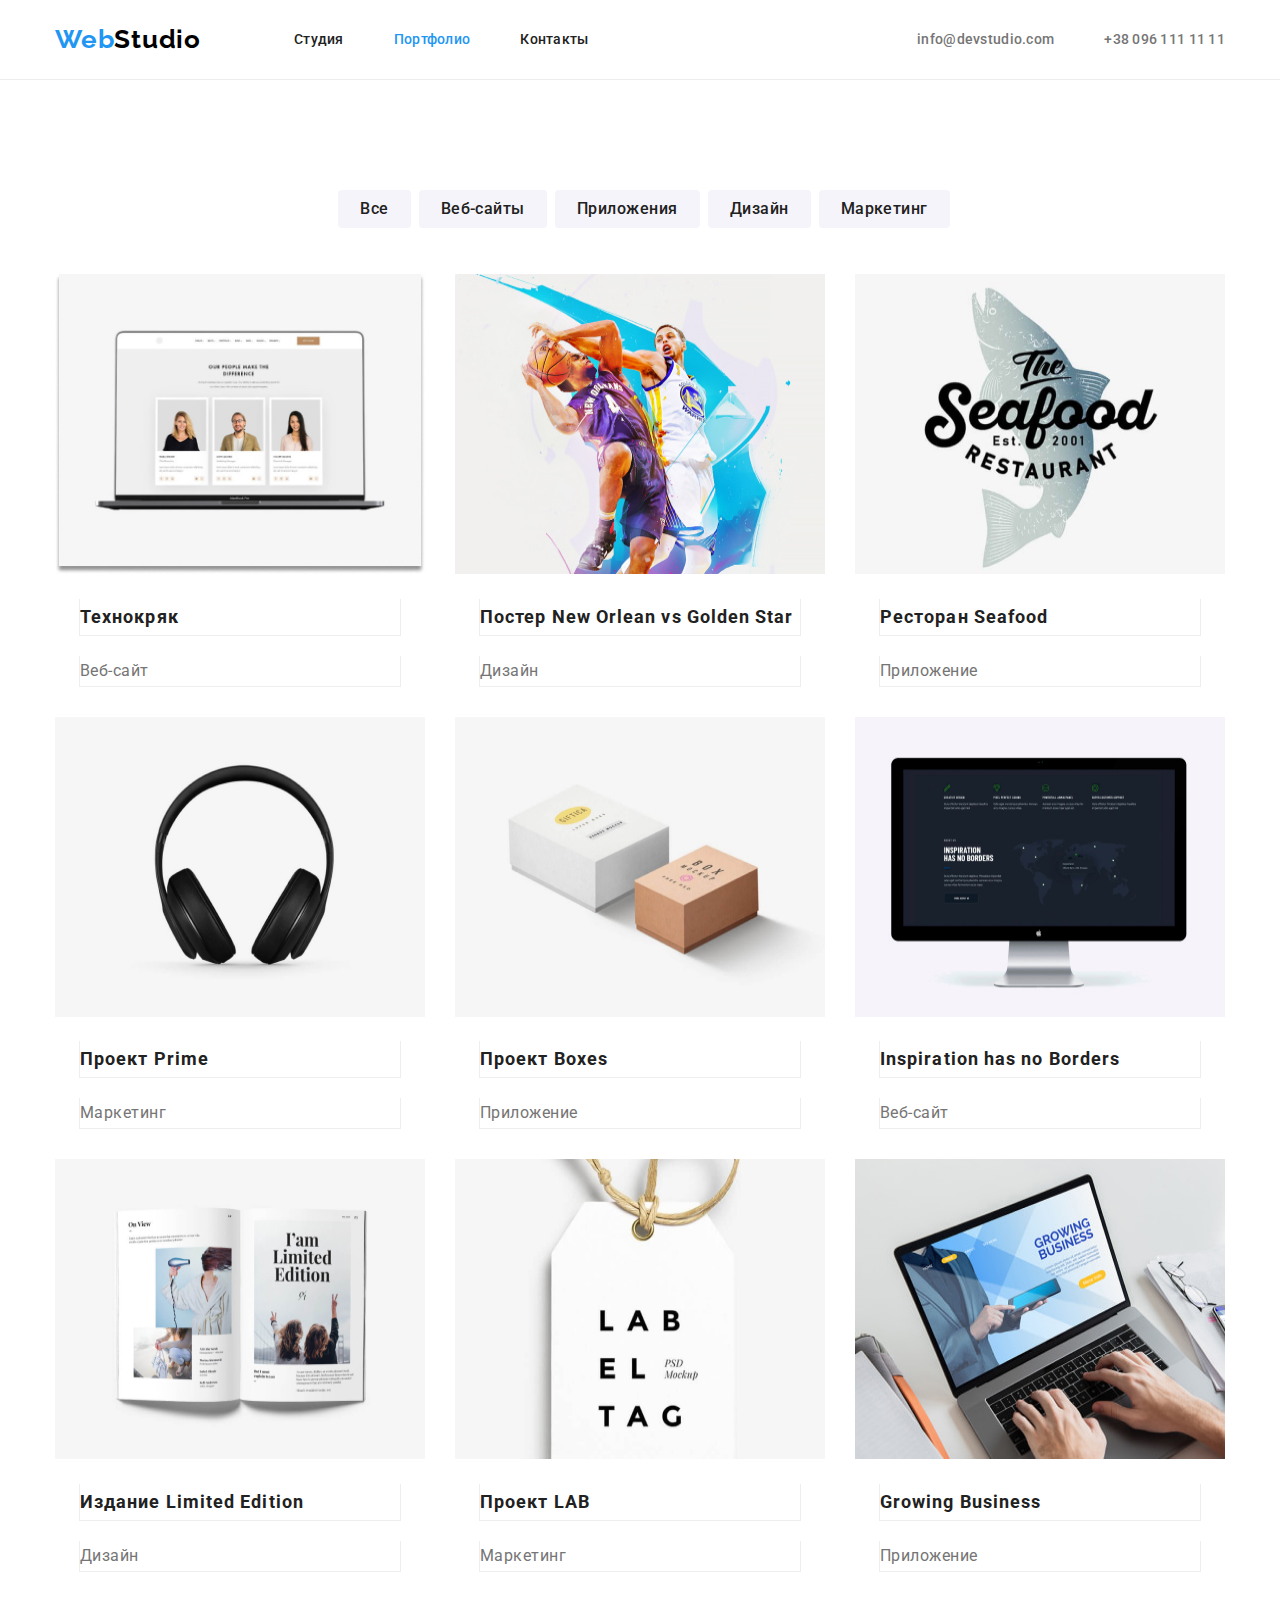
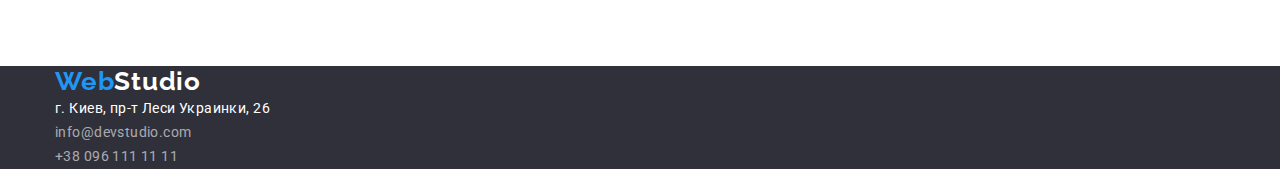
==== commit 8d86b48b: "edit" ====
--- a/portfolio.html
+++ b/portfolio.html
@@ -33,7 +33,7 @@
     <main>
                             <!-- Кнопки фильтра -->
 
-        <section class="button">
+        <section class="section button">
             <div class="container">
                 <h1 hidden>Фильтр</h1>
                 <ul class="items">
--- a/css/styles.css
+++ b/css/styles.css
@@ -16,15 +16,20 @@
   margin: 0;
 }
 .container{
-  width: 1170px;
+  width: 1200px;
   margin-left: auto;
   margin-right: auto;
-  outline: 2px solid tomato;
   padding-left: 15px;
   padding-right: 15px;
 }
 .section{
-  margin-top: 94px;
+  padding: 94px 0;
+}
+.header{
+  /* Установит стили нинжней рамки */
+ border-bottom-width: 1px;
+ border-bottom-style: solid;
+ border-bottom-color: #ECECEC;
 }
 
 /* Цвет логотипа */
@@ -50,6 +55,7 @@
 .main-nav{
   display: flex;
   align-items: center;
+  
 }
 
 .nav {
@@ -117,8 +123,6 @@
   text-transform: uppercase;
   color: #ffffff;
   background-color: #2f303a;
-  padding-top: 200px;
-  padding-bottom: 30px;
   margin: 0;
 
 }
@@ -135,7 +139,6 @@
   color: #ffffff;
   background-color: var(--button-background);
   cursor: pointer;
-  margin-bottom: 200px;
 
 }
 
@@ -146,8 +149,16 @@
 /* Properties - Особенности */
 .properties{
   list-style: none;
-  padding: 0;
-  margin-top: 94px;
+  display: flex;
+  padding: 0;
+}
+.properties .item{
+  width: 270px;
+  margin: 0;
+
+}
+.properties .item:not(:last-child){
+  margin-right: 30px;
 }
 .properties .title{
   font-weight: 700;
@@ -181,31 +192,39 @@
   margin: 0;
   padding-bottom: 50px;
 }
-.our-team .title{
-  padding-top: 94px;
-}
-
-.work .items{
-  list-style: none;
-  margin: 0;
-  padding: 0;
+
+.section.work .work{
+  display: flex;
+  list-style: none;
+  margin: 0;
+  padding: 0;
+}
+.work .item:not(:last-child){
+  margin-right: 30px;
 }
 
 /* Наша команда */
 .our-team{
   background-color: var(--team-background);
-  margin-top: 94px;
-}
-.our-team .items{
-  list-style: none;
-  padding: 0;
+}
+.our-team.items{
+  display: flex;
+  justify-content: space-between;
+  list-style: none;
+  padding: 0;
+  margin: 0;
   text-align: center;
+
+}
+
+.our-team .item{
+  width: 270px;
+
 }
 .our-team .name{
   font-weight: 500;
   font-size: 16px;
   line-height: 1.2;
-  /* text-align: center; */
   letter-spacing: 0.03em;
   color: var(--title-color);
   padding-top: 30px;
@@ -223,11 +242,65 @@
   padding-bottom: 30px;
 
 }
-/* Галерея */
-/* Список без маркеров */
+/* Кнопки фильтра */
+
+.button .items {
+  list-style: none;
+  display: flex;
+  padding: 0;
+  margin-right: 0;
+  justify-content: center;
+
+}
+.items .filtr {
+  font-family: inherit;
+  font-weight: 500;
+  font-size: 16px;
+  line-height: 1.62;
+  text-align: center;
+  letter-spacing: 0.03em;
+  color: var(--button-filtr-color);
+  cursor: pointer;
+  background: var(--team-background);
+  border: var(--team-background);
+  height: 38px;
+  border-radius: 4px;
+  padding: 6px 22px;
+  margin-left: 8px;
+  margin-bottom: 30px;
+
+}
+
+.items .filtr:hover,
+.items .filtr:focus {
+  background-color: var(--button-background);
+  color: #ffffff;
+}
+
+        /* Галерея */
+        /* Список без маркеров */
 .gallery {
   list-style: none;
-}
+  display: flex;
+  flex-wrap: wrap;
+  margin: 0;
+  padding: 0;
+}
+
+.gallery .item{
+  width: 370px;
+  margin-right: 30px;
+  margin-bottom: 30px;
+}
+
+.gallery .item:nth-child(3n){
+  margin-right: 0;
+}
+
+.gallery .item:nth-last-child(-n+3){
+  margin-bottom: 0;
+}
+
 .gallery .title {
   font-weight: 700;
   font-size: 18px;
@@ -235,32 +308,42 @@
   letter-spacing: 0.06em;
   color: var(--title-color);
 }
+
 .gallery .text {
   font-size: 16px;
   line-height: 1.88;
   letter-spacing: 0.03em;
   color: var(--text-color);
-}
-
-/* Кнопки фильтра */
-.button .items {
-  list-style: none;
-}
-.items .filtr {
-  font-family: inherit;
-  font-weight: 500;
-  font-size: 16px;
-  line-height: 1.62;
-  text-align: center;
-  letter-spacing: 0.03em;
-  color: var(--button-filtr-color);
-  cursor: pointer;
-}
-.items .filtr:hover,
-.items .filtr:focus {
-  background-color: var(--button-background);
-  color: #ffffff;
-}
+  margin-top: 4px;
+}
+
+.gallery .title,
+.gallery .text {
+  margin: 0;
+  padding: 0;
+  margin-top: 20px;
+  margin-left: 24px;
+  margin-right: 24px;
+
+     /* Установит стили правой рамки */
+     border-right-width: 1px;
+     border-right-style: solid;
+     border-right-color: #EEEEEE;
+   
+     /* Установит стили нинжней рамки */
+     border-bottom-width: 1px;
+     border-bottom-style: solid;
+     border-bottom-color: #EEEEEE; 
+   
+     /* Установит стили левой рамки */
+     border-left-width: 1px;
+     border-left-style: solid;
+     border-left-color: #EEEEEE;
+  
+}
+
+
+
 /* Footer */
 .footer {
   background-color: var(--footer-background);
@@ -281,6 +364,8 @@
 }
 .footer-list{
   list-style: none;
+  padding: 0;
+  margin: 0;
 }
 /* Адрес - карта */
 .link-map,
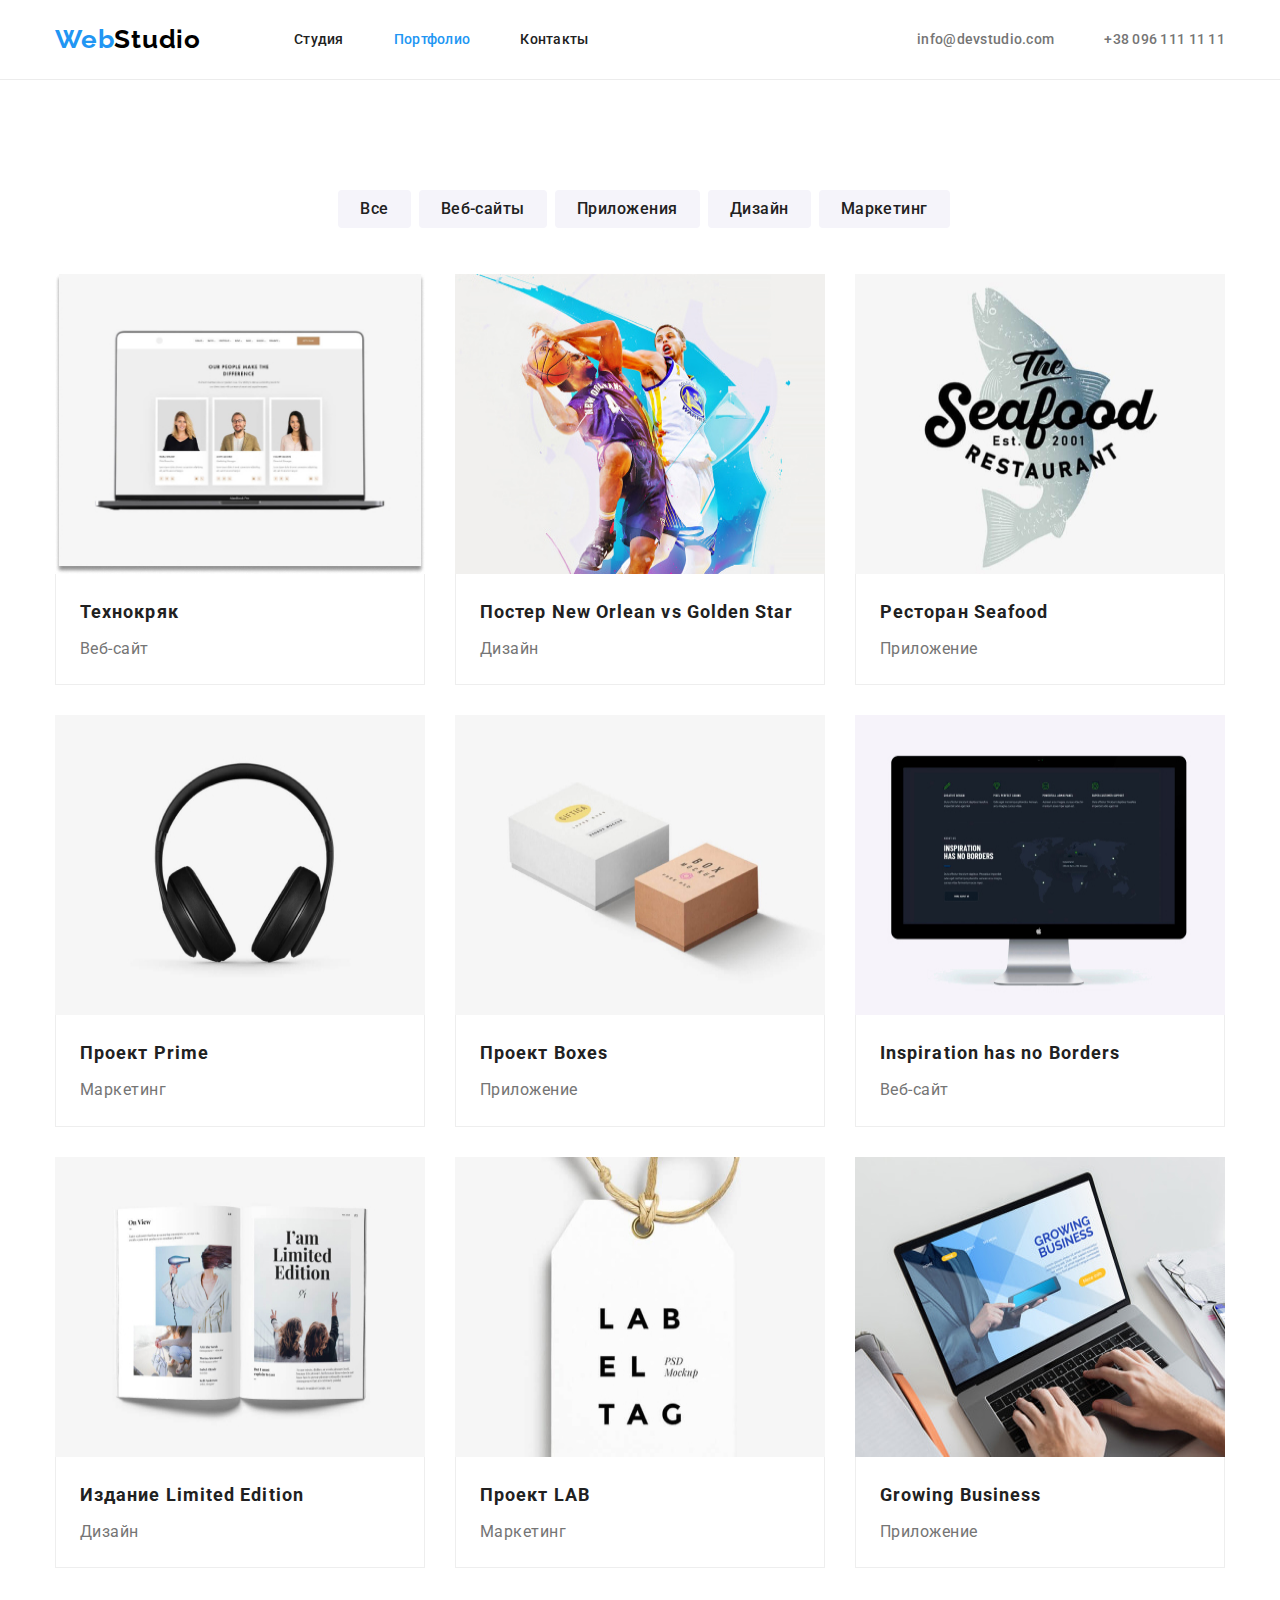
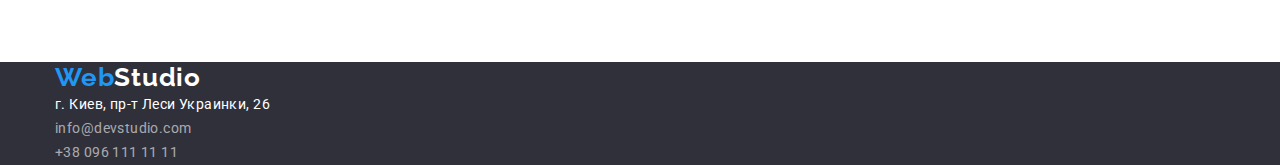
==== commit 16508da2: "finall" ====
--- a/portfolio.html
+++ b/portfolio.html
@@ -35,7 +35,7 @@
 
         <section class="section button">
             <div class="container">
-                <h1 hidden>Фильтр</h1>
+                <h1 class="visually-hidden">Фильтр</h1>
                 <ul class="items">
                     <li><button type="button" class="filtr">Все</button></li>
                     <li><button type="button" class="filtr">Веб-сайты</button></li>
@@ -48,68 +48,85 @@
 
                 <ul class="gallery">
                     <li class="item">
-                        <img src="./images/portfolio/imgp1.jpg" alt="Экран ноутбука" 
+                        <img  class="img" src="./images/portfolio/imgp1.jpg" alt="Экран ноутбука" 
                         width="370" 
                         height="300">
-                        <h2 class="title">Технокряк</h2> 
-                        <p class="text">Веб-сайт</p>
+                        <div class="border">
+                            <h2 class="title">Технокряк</h2> 
+                            <p class="text">Веб-сайт</p>
+                        </div>
                     </li>
                     <li class="item">
-                        <img src="./images/portfolio/imgp2.jpg" alt="Баскетболисты" 
+                        <img class="img" src="./images/portfolio/imgp2.jpg" alt="Баскетболисты" 
                         width="370" 
                         height="300">
-                        <h2 class="title">Постер New Orlean vs Golden Star</h2> 
-                        <p class="text">Дизайн</p>
+                        <div class="border">
+                            <h2 class="title">Постер New Orlean vs Golden Star</h2> 
+                            <p class="text">Дизайн</p>
+                        </div>
                     </li>
                     <li class="item">
-                        <img src="./images/portfolio/imgp3.jpg" alt="Логотип ресторана Seafood" 
+                        <img class="img" src="./images/portfolio/imgp3.jpg" alt="Логотип ресторана Seafood" 
                         width="370" 
                         height="300">
-                        <h2 class="title">Ресторан Seafood</h2> 
-                        <p class="text">Приложение</p>
+                        <div class="border">
+                            <h2 class="title">Ресторан Seafood</h2> 
+                            <p class="text">Приложение</p>
+                        </div>
                     </li>
                     <li class="item">
-                        <img src="./images/portfolio/imgp4.jpg" alt="Безпроводные наушники"
-                        
+                        <img class="img" src="./images/portfolio/imgp4.jpg" alt="Безпроводные наушники"
                         width="370" 
                         height="300">
-                        <h2 class="title">Проект Prime</h2> 
-                        <p class="text">Маркетинг</p>
+                        <div class="border">
+                            <h2 class="title">Проект Prime</h2> 
+                            <p class="text">Маркетинг</p>
+                        </div>
                     </li>
                     <li class="item">
-                        <img src="./images/portfolio/imgp5.jpg" alt="Две коробки" 
+                        <img class="img" src="./images/portfolio/imgp5.jpg" alt="Две коробки" 
                         width="370" 
                         height="300">
-                        <h2 class="title">Проект Boxes</h2> 
-                        <p class="text">Приложение</p>
+                        <div class="border">
+                            <h2 class="title">Проект Boxes</h2> 
+                            <p class="text">Приложение</p>
+                        </div>
                     </li>
                     <li class="item">
-                        <img src="./images/portfolio/imgp6.jpg" alt="Екран компьютера"
+                        <img class="img" src="./images/portfolio/imgp6.jpg" alt="Екран компьютера"
                         width="370"
                         height="300">
-                        <h2 class="title">Inspiration has no Borders</h2> 
-                        <p class="text">Веб-сайт</p>
+                        <div class="border">
+                            <h2 class="title">Inspiration has no Borders</h2> 
+                            <p class="text">Веб-сайт</p>
+                        </div>
                     </li>
                     <li class="item">
-                        <img src="./images/portfolio/imgp7.jpg" alt="Развернутая книга" 
+                        <img class="img" src="./images/portfolio/imgp7.jpg" alt="Развернутая книга" 
                         width="370" 
                         height="300">
-                        <h2 class="title">Издание Limited Edition</h2> 
-                        <p class="text">Дизайн</p>
+                        <div class="border">
+                            <h2 class="title">Издание Limited Edition</h2> 
+                            <p class="text">Дизайн</p>
+                        </div>
                     </li>
                     <li class="item">
-                        <img src="./images/portfolio/imgp8.jpg" alt="Бирка Labletag" 
+                        <img class="img" src="./images/portfolio/imgp8.jpg" alt="Бирка Labletag" 
                         width="370" 
                         height="300">
-                        <h2 class="title">Проект LAB</h2> 
-                        <p class="text">Маркетинг</p>
+                        <div class="border">
+                            <h2 class="title">Проект LAB</h2> 
+                            <p class="text">Маркетинг</p>
+                        </div>
                     </li>
                     <li class="item">
-                        <img src="./images/portfolio/imgp9.jpg" alt="Открытый Ноутбук" 
+                        <img class="img" src="./images/portfolio/imgp9.jpg" alt="Открытый Ноутбук" 
                         width="370" 
                         height="300">
-                        <h2 class="title">Growing Business</h2> 
-                        <p class="text">Приложение</p>
+                        <div class="border">
+                            <h2 class="title">Growing Business</h2> 
+                            <p class="text">Приложение</p>
+                        </div>
                     </li>
                 </ul>
             </div>
--- a/css/styles.css
+++ b/css/styles.css
@@ -7,14 +7,18 @@
   --button-filtr-color: #212121;
   --team-background: #F5F4FA;
   --footer-background: #2f303a;
-
-}
+  --order-background: #2f303a;
+  --border-color: #EEEEEE;
+
+}
+
 body {
   background-color: #ffffff;
-  color: #757575;
+  color: var(--text-color);
   font-family: 'Roboto', sans-serif;
   margin: 0;
 }
+
 .container{
   width: 1200px;
   margin-left: auto;
@@ -22,17 +26,21 @@
   padding-left: 15px;
   padding-right: 15px;
 }
+
 .section{
   padding: 94px 0;
 }
+
 .header{
-  /* Установит стили нинжней рамки */
+      /* Установит стили нижней рамки */
+
  border-bottom-width: 1px;
  border-bottom-style: solid;
  border-bottom-color: #ECECEC;
 }
 
-/* Цвет логотипа */
+      /* Цвет логотипа */
+
 .logo {
   color: #000000;
   font-family: 'Raleway';
@@ -41,17 +49,22 @@
   line-height: 1.2;
   letter-spacing: 0.03em;
   text-decoration: none;
-  padding: 0;
-
-}
+
+  padding: 0;
+
+}
+
 .logo:hover,
 .logo:focus {
   color: var(--acsent-color);
 }
+
 .logo-web{
   color: var(--acsent-color);
 }
-/* Навигация  */
+
+          /* Навигация  */
+
 .main-nav{
   display: flex;
   align-items: center;
@@ -60,10 +73,10 @@
 
 .nav {
   list-style: none;
-  padding: 0;
-  margin: 0;
-  display: flex;
+  display: flex;
+  margin: 0;
   margin-left: 93px;  
+  padding: 0;
 
 }
 
@@ -79,6 +92,7 @@
   letter-spacing: 0.02em;
   color: var(--link-color);
   text-decoration: none;
+  
   display: block;
   padding-top: 32px;
   padding-bottom: 32px;
@@ -90,28 +104,33 @@
 .author .link:focus{
   color: var(--acsent-color);
 }
-/* Эффект текущей страницы */
+        /* Эффект текущей страницы */
+
 .nav .current{
   color: var(--acsent-color);
 }
+
 .author{
   list-style: none;
-  padding: 0;
-  margin: 0;
-  display: flex;
+  display: flex;
+  margin: 0;
   margin-left: auto;
-}
+  padding: 0;
+}
+
 .author .link{
   color: #757575;
 }
+
 .author .item + .item{
   margin-left: 50px;
   
 }
-/* Блок решения 
-с кнопкой заказать услугу   */
+          /* Блок решения 
+          с кнопкой заказать услугу   */
+
 .order {
-  background-color: #2f303a;
+  background-color: var(--order-background);
   text-align: center;
 }
 
@@ -122,11 +141,12 @@
   letter-spacing: 0.06em;
   text-transform: uppercase;
   color: #ffffff;
-  background-color: #2f303a;
-  margin: 0;
-
-}
-/* Кнопка Заказать услугу */
+  background-color: var(--order-background);
+  margin: 0;
+
+}
+        /* Кнопка Заказать услугу */
+
 .button-order {
   font-family: inherit;
   font-weight: 700;
@@ -146,12 +166,26 @@
 .button-order:focus {
   background-color: #188CE8;
 }
-/* Properties - Особенности */
+
+            /* Properties - Особенности */
+
 .properties{
   list-style: none;
   display: flex;
   padding: 0;
 }
+.visually-hidden { 
+  position: absolute; 
+  width: 1px; 
+  height: 1px; 
+  margin: -1px; 
+  border: 0; 
+  padding: 0; 
+  white-space: nowrap; 
+  clip-path: inset(100%); 
+  clip: rect(0 0 0 0); 
+  overflow: hidden; 
+} 
 .properties .item{
   width: 270px;
   margin: 0;
@@ -160,6 +194,7 @@
 .properties .item:not(:last-child){
   margin-right: 30px;
 }
+
 .properties .title{
   font-weight: 700;
   font-size: 14px;
@@ -170,6 +205,7 @@
   margin: 0;
 
 }
+
 .properties .text{
   font-size: 14px;
   line-height: 1.71;
@@ -178,9 +214,10 @@
   margin-bottom: 0px;
   margin-top: 10px;
 
-
-}
-/* Чем мы занимаемся */
+}
+
+      /* Чем мы занимаемся */
+
 .work .title,
 .our-team .title{
   font-weight: 700;
@@ -194,11 +231,12 @@
 }
 
 .section.work .work{
-  display: flex;
-  list-style: none;
-  margin: 0;
-  padding: 0;
-}
+  list-style: none;
+  display: flex;
+  margin: 0;
+  padding: 0;
+}
+
 .work .item:not(:last-child){
   margin-right: 30px;
 }
@@ -207,13 +245,14 @@
 .our-team{
   background-color: var(--team-background);
 }
+
 .our-team.items{
-  display: flex;
+  list-style: none; 
+  display: flex;
+  text-align: center;
   justify-content: space-between;
-  list-style: none;
-  padding: 0;
-  margin: 0;
-  text-align: center;
+  padding: 0;
+  margin: 0;
 
 }
 
@@ -221,37 +260,39 @@
   width: 270px;
 
 }
+
 .our-team .name{
   font-weight: 500;
   font-size: 16px;
   line-height: 1.2;
   letter-spacing: 0.03em;
   color: var(--title-color);
+  margin: 0;
   padding-top: 30px;
   padding-bottom: 10px;
-  margin: 0;
-
-}
+
+}
+
 .our-team .post{
   font-size: 16px;
   line-height: 1.2;
-  /* text-align: center; */
   letter-spacing: 0.03em;
   color: var(--text-color);
   margin: 0;
   padding-bottom: 30px;
 
 }
-/* Кнопки фильтра */
+      /* Кнопки фильтра */
 
 .button .items {
   list-style: none;
   display: flex;
-  padding: 0;
+  justify-content: center;
   margin-right: 0;
-  justify-content: center;
-
-}
+  padding: 0;
+
+}
+
 .items .filtr {
   font-family: inherit;
   font-weight: 500;
@@ -265,9 +306,9 @@
   border: var(--team-background);
   height: 38px;
   border-radius: 4px;
-  padding: 6px 22px;
   margin-left: 8px;
   margin-bottom: 30px;
+  padding: 6px 22px;
 
 }
 
@@ -279,6 +320,7 @@
 
         /* Галерея */
         /* Список без маркеров */
+
 .gallery {
   list-style: none;
   display: flex;
@@ -301,12 +343,22 @@
   margin-bottom: 0;
 }
 
+.gallery .img{
+  display: block;
+  margin: 0;
+
+}
 .gallery .title {
   font-weight: 700;
   font-size: 18px;
   line-height: 2;
   letter-spacing: 0.06em;
   color: var(--title-color);
+  margin: 0;
+  margin-left: 24px;
+  margin-right: 24px;
+  padding-top: 20px;
+
 }
 
 .gallery .text {
@@ -315,36 +367,35 @@
   letter-spacing: 0.03em;
   color: var(--text-color);
   margin-top: 4px;
-}
-
-.gallery .title,
-.gallery .text {
-  margin: 0;
-  padding: 0;
-  margin-top: 20px;
   margin-left: 24px;
   margin-right: 24px;
-
-     /* Установит стили правой рамки */
-     border-right-width: 1px;
-     border-right-style: solid;
-     border-right-color: #EEEEEE;
-   
-     /* Установит стили нинжней рамки */
-     border-bottom-width: 1px;
-     border-bottom-style: solid;
-     border-bottom-color: #EEEEEE; 
-   
-     /* Установит стили левой рамки */
-     border-left-width: 1px;
-     border-left-style: solid;
-     border-left-color: #EEEEEE;
+  margin-bottom: 20px;
+  padding: 0;
+ 
+}
+
+.item .border{
+/* Установит стили правой рамки */
+  border-right-width: 1px;
+  border-right-style: solid;
+  border-right-color: var(--border-color);
+
+  /* Установит стили нинжней рамки */
+  border-bottom-width: 1px;
+  border-bottom-style: solid;
+  border-bottom-color: var(--border-color); 
+
+  /* Установит стили левой рамки */
+  border-left-width: 1px;
+  border-left-style: solid;
+  border-left-color: var(--border-color);
   
 }
 
 
 
-/* Footer */
+        /* Footer */
+
 .footer {
   background-color: var(--footer-background);
   
@@ -358,16 +409,20 @@
   letter-spacing: 0.03em;
   text-decoration: none;
 }
+
 .logo-foot:hover,
 .logo-foot:focus{
   color: var(--acsent-color);
 }
+
 .footer-list{
   list-style: none;
   padding: 0;
   margin: 0;
 }
-/* Адрес - карта */
+
+          /* Адрес - карта */
+
 .link-map,
 .contacts {
   font-style: normal;
@@ -382,6 +437,7 @@
   color: #ffffff99;
 
 }
+
 .link-map:hover,
 .link-map:focus,
 .contacts:hover,
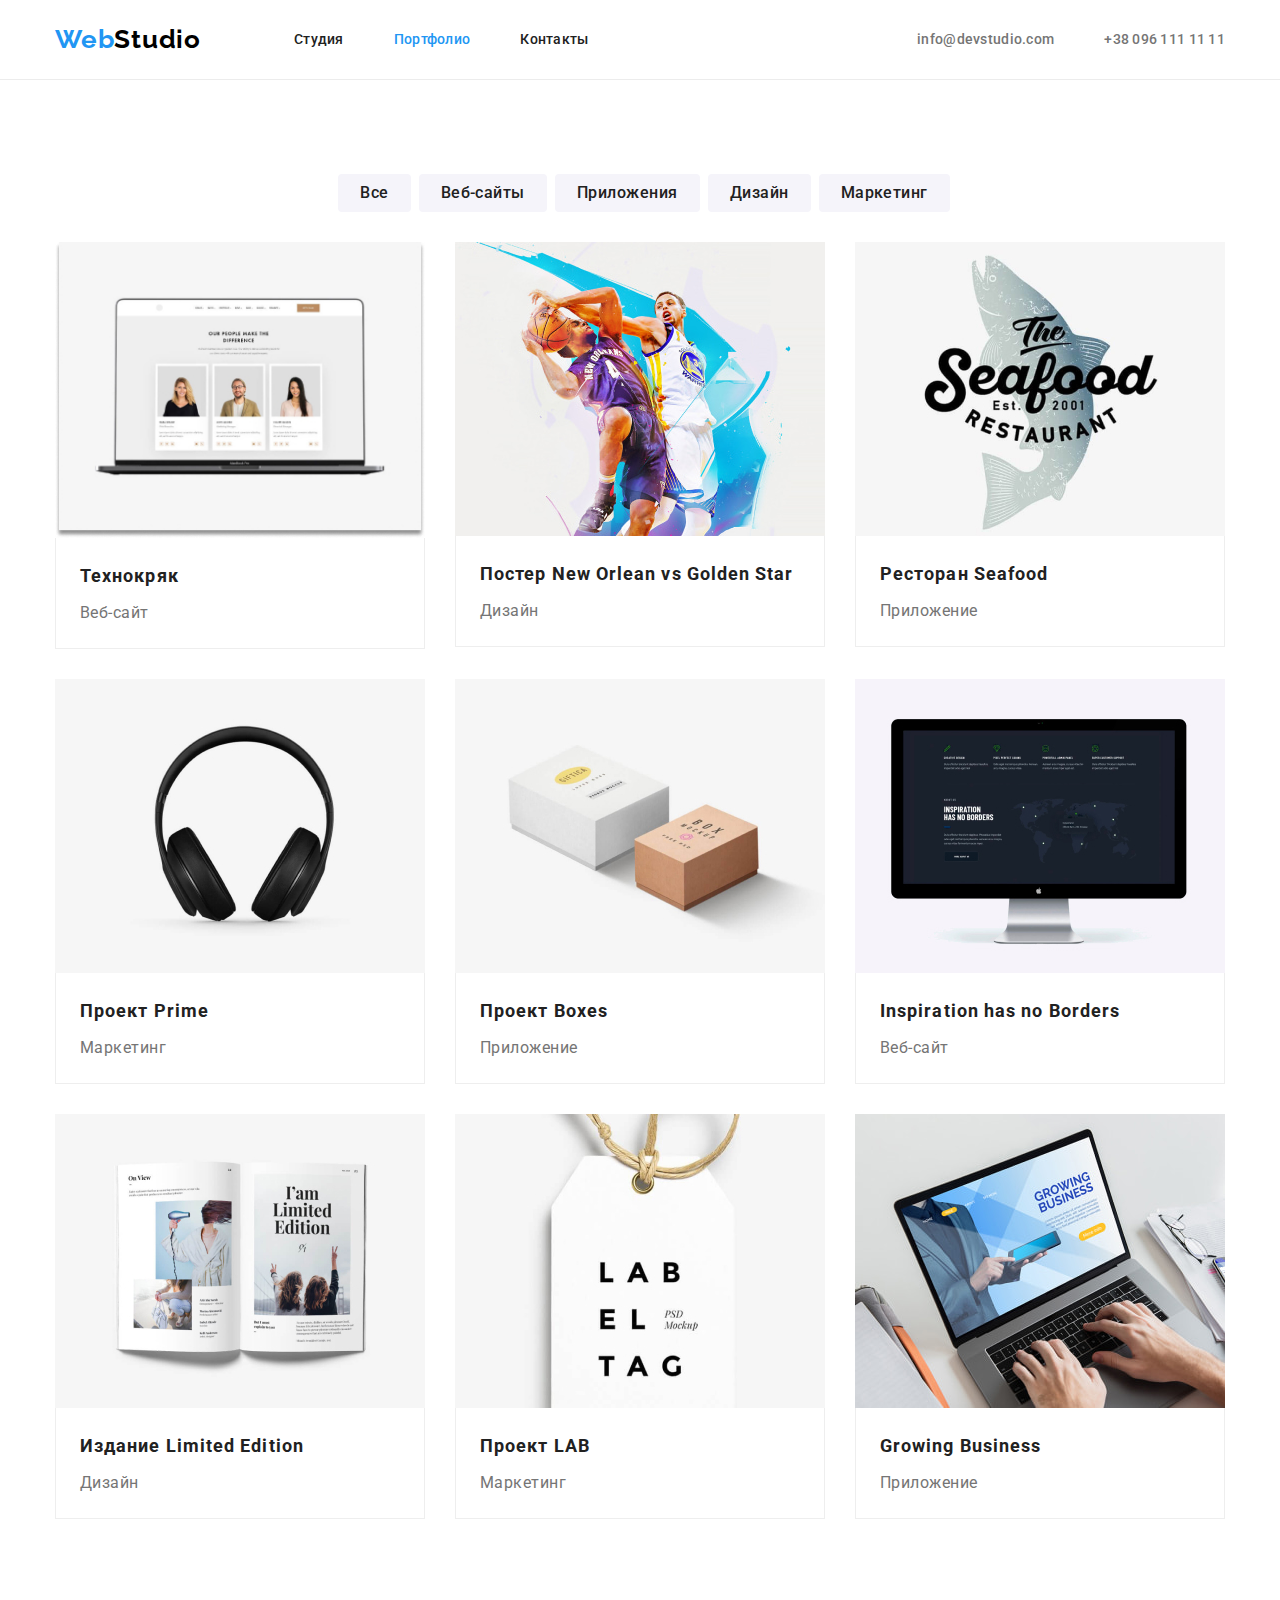
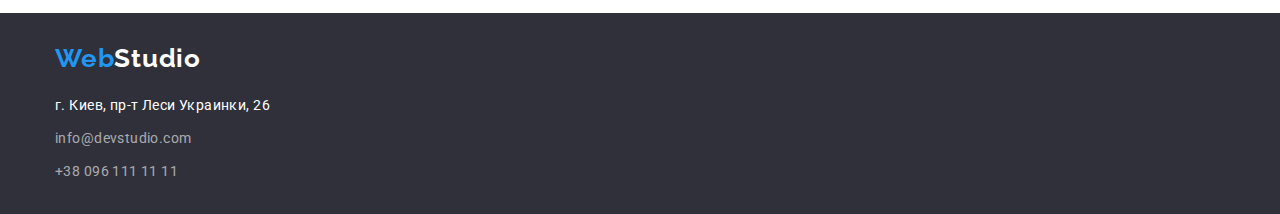
==== commit b7a7006d: "ed" ====
--- a/portfolio.html
+++ b/portfolio.html
@@ -17,13 +17,13 @@
         <div class="container main-nav">
                 <a href="#" class="logo"><span class="logo-web">Web</span>Studio</a>
             <nav>
-                <ul class="nav">
+                <ul class="nav list">
                     <li class="item"><a class="link" href="index.html" >Студия</a></li>
                     <li class="item"><a class="link current" href="portfolio.html" >Портфолио</a></li>
                     <li class="item"><a class="link" href="#" >Контакты</a></li>
                 </ul>
             </nav>
-            <ul class="author">
+            <ul class="author list">
                 <li class="item"><a class="link" href="mailto:info@devstudio.com">info@devstudio.com</a></li>
                 <li class="item"><a class="link" href="tel:+380961111111">+38 096 111 11 11</a></li>
             </ul>
@@ -33,20 +33,20 @@
     <main>
                             <!-- Кнопки фильтра -->
 
-        <section class="section button">
+        <section class="section">
             <div class="container">
                 <h1 class="visually-hidden">Фильтр</h1>
-                <ul class="items">
-                    <li><button type="button" class="filtr">Все</button></li>
-                    <li><button type="button" class="filtr">Веб-сайты</button></li>
-                    <li><button type="button" class="filtr">Приложения</button></li>
-                    <li><button type="button" class="filtr">Дизайн</button></li>
-                    <li><button type="button" class="filtr">Маркетинг</button></li>
+                <ul class="filtr list">
+                    <li class="item"><button type="button" class="filtr">Все</button></li>
+                    <li class="item"><button type="button" class="filtr">Веб-сайты</button></li>
+                    <li class="item"><button type="button" class="filtr">Приложения</button></li>
+                    <li class="item"><button type="button" class="filtr">Дизайн</button></li>
+                    <li class="item"><button type="button" class="filtr">Маркетинг</button></li>
                 </ul>
 
                             <!-- Секция Портфолио -->
 
-                <ul class="gallery">
+                <ul class="gallery list">
                     <li class="item">
                         <img  class="img" src="./images/portfolio/imgp1.jpg" alt="Экран ноутбука" 
                         width="370" 
@@ -138,14 +138,14 @@
         <div class="container">
             <a class="logo-foot" href="#" target="_blank" rel="noopener noreferrer">
             <span class="logo-web">Web</span>Studio</a>
-            <address>
+            <address class="address">
                 <ul class="footer-list">
-                    <li><a class="link-map" 
+                    <li class="item"><a class="contacts map" 
                         href="https://goo.gl/maps/UUaV6C99xNGQSZhZA" 
                         target="_blank" 
                         rel="noopener noreferrer">г. Киев, пр-т Леси Украинки, 26</a></li>
-                    <li><a class="contacts" href="mailto:info@devstudio.com">info@devstudio.com</a></li>
-                    <li><a class="contacts" href="tel:+380961111111">+38 096 111 11 11</a></li>
+                    <li class="item"><a class="contacts" href="mailto:info@devstudio.com">info@devstudio.com</a></li>
+                    <li class="item"><a class="contacts" href="tel:+380961111111">+38 096 111 11 11</a></li>
                 </ul>        
             </address> 
         </div>
--- a/css/styles.css
+++ b/css/styles.css
@@ -30,7 +30,26 @@
 .section{
   padding: 94px 0;
 }
-
+/* Скидання списків */
+ul{
+  list-style: none;
+  margin: 0;
+  padding: 0;
+
+}
+h1,
+h2, 
+h3, 
+p{
+  padding: 0;
+  margin: 0;
+}
+/* базові */
+img{
+  display: block;
+  width: 100%;
+  height: auto;
+}
 .header{
       /* Установит стили нижней рамки */
 
@@ -71,12 +90,9 @@
   
 }
 
-.nav {
-  list-style: none;
-  display: flex;
-  margin: 0;
+.nav.list {
+  display: flex;
   margin-left: 93px;  
-  padding: 0;
 
 }
 
@@ -110,12 +126,9 @@
   color: var(--acsent-color);
 }
 
-.author{
-  list-style: none;
-  display: flex;
-  margin: 0;
+.author.list{
+  display: flex;
   margin-left: auto;
-  padding: 0;
 }
 
 .author .link{
@@ -132,6 +145,8 @@
 .order {
   background-color: var(--order-background);
   text-align: center;
+  padding-top: 200px;
+  padding-bottom: 200px;
 }
 
 .order .title {
@@ -142,7 +157,7 @@
   text-transform: uppercase;
   color: #ffffff;
   background-color: var(--order-background);
-  margin: 0;
+  margin-bottom: 30px;
 
 }
         /* Кнопка Заказать услугу */
@@ -169,10 +184,8 @@
 
             /* Properties - Особенности */
 
-.properties{
-  list-style: none;
-  display: flex;
-  padding: 0;
+.properties.list{
+  display: flex;
 }
 .visually-hidden { 
   position: absolute; 
@@ -188,7 +201,6 @@
 } 
 .properties .item{
   width: 270px;
-  margin: 0;
 
 }
 .properties .item:not(:last-child){
@@ -202,7 +214,6 @@
   letter-spacing: 0.03em;
   text-transform: uppercase;
   color: var(--link-color);
-  margin: 0;
 
 }
 
@@ -226,15 +237,13 @@
   text-align: center;
   letter-spacing: 0.03em;
   color: var(--title-color);
-  margin: 0;
-  padding-bottom: 50px;
-}
-
-.section.work .work{
-  list-style: none;
-  display: flex;
-  margin: 0;
-  padding: 0;
+  margin-bottom: 50px;
+}
+.section.work{
+  padding-top: 0;
+}
+.section.work .work.list{
+  display: flex;
 }
 
 .work .item:not(:last-child){
@@ -246,13 +255,10 @@
   background-color: var(--team-background);
 }
 
-.our-team.items{
-  list-style: none; 
+.our-team.list{
   display: flex;
   text-align: center;
   justify-content: space-between;
-  padding: 0;
-  margin: 0;
 
 }
 
@@ -260,16 +266,18 @@
   width: 270px;
 
 }
-
+.name.post{
+  padding-top: 30px;
+  padding-bottom: 30px;
+
+}
 .our-team .name{
   font-weight: 500;
   font-size: 16px;
   line-height: 1.2;
   letter-spacing: 0.03em;
   color: var(--title-color);
-  margin: 0;
-  padding-top: 30px;
-  padding-bottom: 10px;
+  margin-bottom: 10px;
 
 }
 
@@ -278,22 +286,22 @@
   line-height: 1.2;
   letter-spacing: 0.03em;
   color: var(--text-color);
-  margin: 0;
-  padding-bottom: 30px;
+  margin-bottom: 0;
 
 }
       /* Кнопки фильтра */
 
-.button .items {
-  list-style: none;
+.filtr.list {
   display: flex;
   justify-content: center;
-  margin-right: 0;
-  padding: 0;
-
-}
-
-.items .filtr {
+  margin-bottom: 30px;
+
+}
+.filtr .item{
+  margin-left: 8px;
+ 
+}
+.filtr.list .filtr {
   font-family: inherit;
   font-weight: 500;
   font-size: 16px;
@@ -306,14 +314,12 @@
   border: var(--team-background);
   height: 38px;
   border-radius: 4px;
-  margin-left: 8px;
-  margin-bottom: 30px;
   padding: 6px 22px;
 
 }
 
-.items .filtr:hover,
-.items .filtr:focus {
+.filtr.list .filtr:hover,
+.filtr.list .filtr:focus {
   background-color: var(--button-background);
   color: #ffffff;
 }
@@ -321,12 +327,9 @@
         /* Галерея */
         /* Список без маркеров */
 
-.gallery {
-  list-style: none;
+.gallery.list{
   display: flex;
   flex-wrap: wrap;
-  margin: 0;
-  padding: 0;
 }
 
 .gallery .item{
@@ -343,18 +346,12 @@
   margin-bottom: 0;
 }
 
-.gallery .img{
-  display: block;
-  margin: 0;
-
-}
 .gallery .title {
   font-weight: 700;
   font-size: 18px;
   line-height: 2;
   letter-spacing: 0.06em;
   color: var(--title-color);
-  margin: 0;
   margin-left: 24px;
   margin-right: 24px;
   padding-top: 20px;
@@ -370,7 +367,6 @@
   margin-left: 24px;
   margin-right: 24px;
   margin-bottom: 20px;
-  padding: 0;
  
 }
 
@@ -398,7 +394,8 @@
 
 .footer {
   background-color: var(--footer-background);
-  
+  padding-top: 30px;
+  padding-bottom: 30px;
 }
 .logo-foot {
   color: #ffffff;
@@ -415,15 +412,13 @@
   color: var(--acsent-color);
 }
 
-.footer-list{
-  list-style: none;
-  padding: 0;
-  margin: 0;
-}
-
           /* Адрес - карта */
-
-.link-map,
+.address{
+  padding-top: 20px;
+  padding-bottom: 0;
+}
+
+.contacts.map,
 .contacts {
   font-style: normal;
   font-size: 14px;
@@ -431,13 +426,17 @@
   letter-spacing: 0.03em;
   color: #ffffff;
   text-decoration: none;
-}
+  /* margin-bottom: 9px; */
+}
+
 
 .contacts {
   color: #ffffff99;
 
 }
-
+.footer .item:not(:last-child){
+  margin-bottom: 9px;
+}
 .link-map:hover,
 .link-map:focus,
 .contacts:hover,
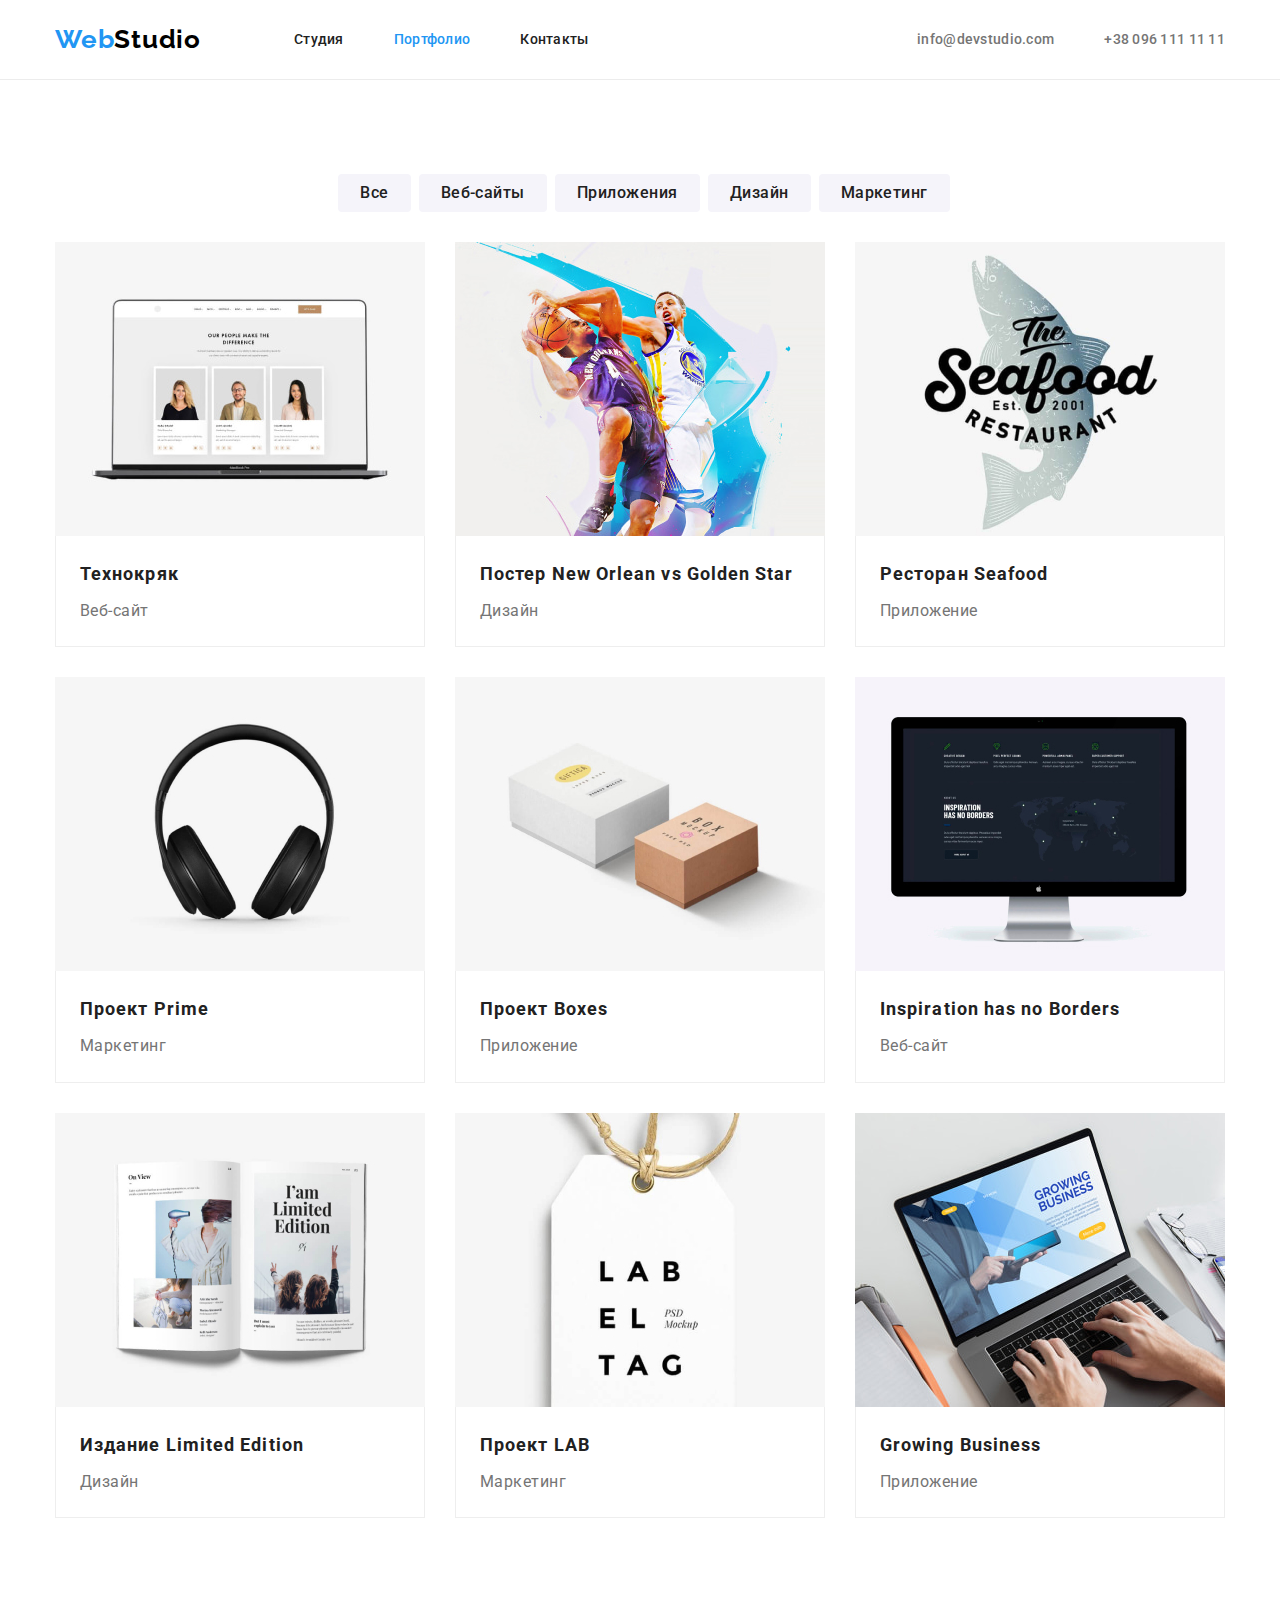
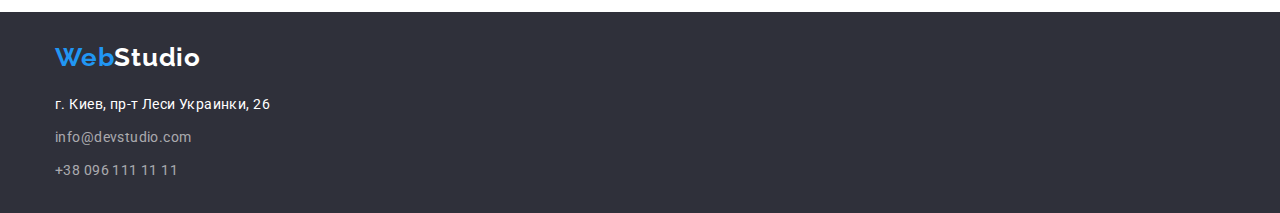
==== commit 03dae5df: "final edit" ====
--- a/portfolio.html
+++ b/portfolio.html
@@ -16,7 +16,7 @@
     <header class="header">
         <div class="container main-nav">
                 <a href="#" class="logo"><span class="logo-web">Web</span>Studio</a>
-            <nav>
+            <nav class="nav">
                 <ul class="nav list">
                     <li class="item"><a class="link" href="index.html" >Студия</a></li>
                     <li class="item"><a class="link current" href="portfolio.html" >Портфолио</a></li>
--- a/css/styles.css
+++ b/css/styles.css
@@ -52,7 +52,6 @@
 }
 .header{
       /* Установит стили нижней рамки */
-
  border-bottom-width: 1px;
  border-bottom-style: solid;
  border-bottom-color: #ECECEC;
@@ -68,6 +67,8 @@
   line-height: 1.2;
   letter-spacing: 0.03em;
   text-decoration: none;
+  margin-right: 93px;  
+
 
   padding: 0;
 
@@ -90,14 +91,14 @@
   
 }
 
-.nav.list {
-  display: flex;
-  margin-left: 93px;  
-
-}
-
-.nav .item:not(:last-child){
-  margin-right: 50px;
+.nav{
+  display: flex;
+  margin: 0;
+}
+
+.nav .item:not(:first-child){
+  margin-left: 50px;
+  
 }
 
 .nav .link,
@@ -352,9 +353,6 @@
   line-height: 2;
   letter-spacing: 0.06em;
   color: var(--title-color);
-  margin-left: 24px;
-  margin-right: 24px;
-  padding-top: 20px;
 
 }
 
@@ -364,13 +362,12 @@
   letter-spacing: 0.03em;
   color: var(--text-color);
   margin-top: 4px;
-  margin-left: 24px;
-  margin-right: 24px;
-  margin-bottom: 20px;
  
 }
 
 .item .border{
+padding: 20px 24px;
+
 /* Установит стили правой рамки */
   border-right-width: 1px;
   border-right-style: solid;
